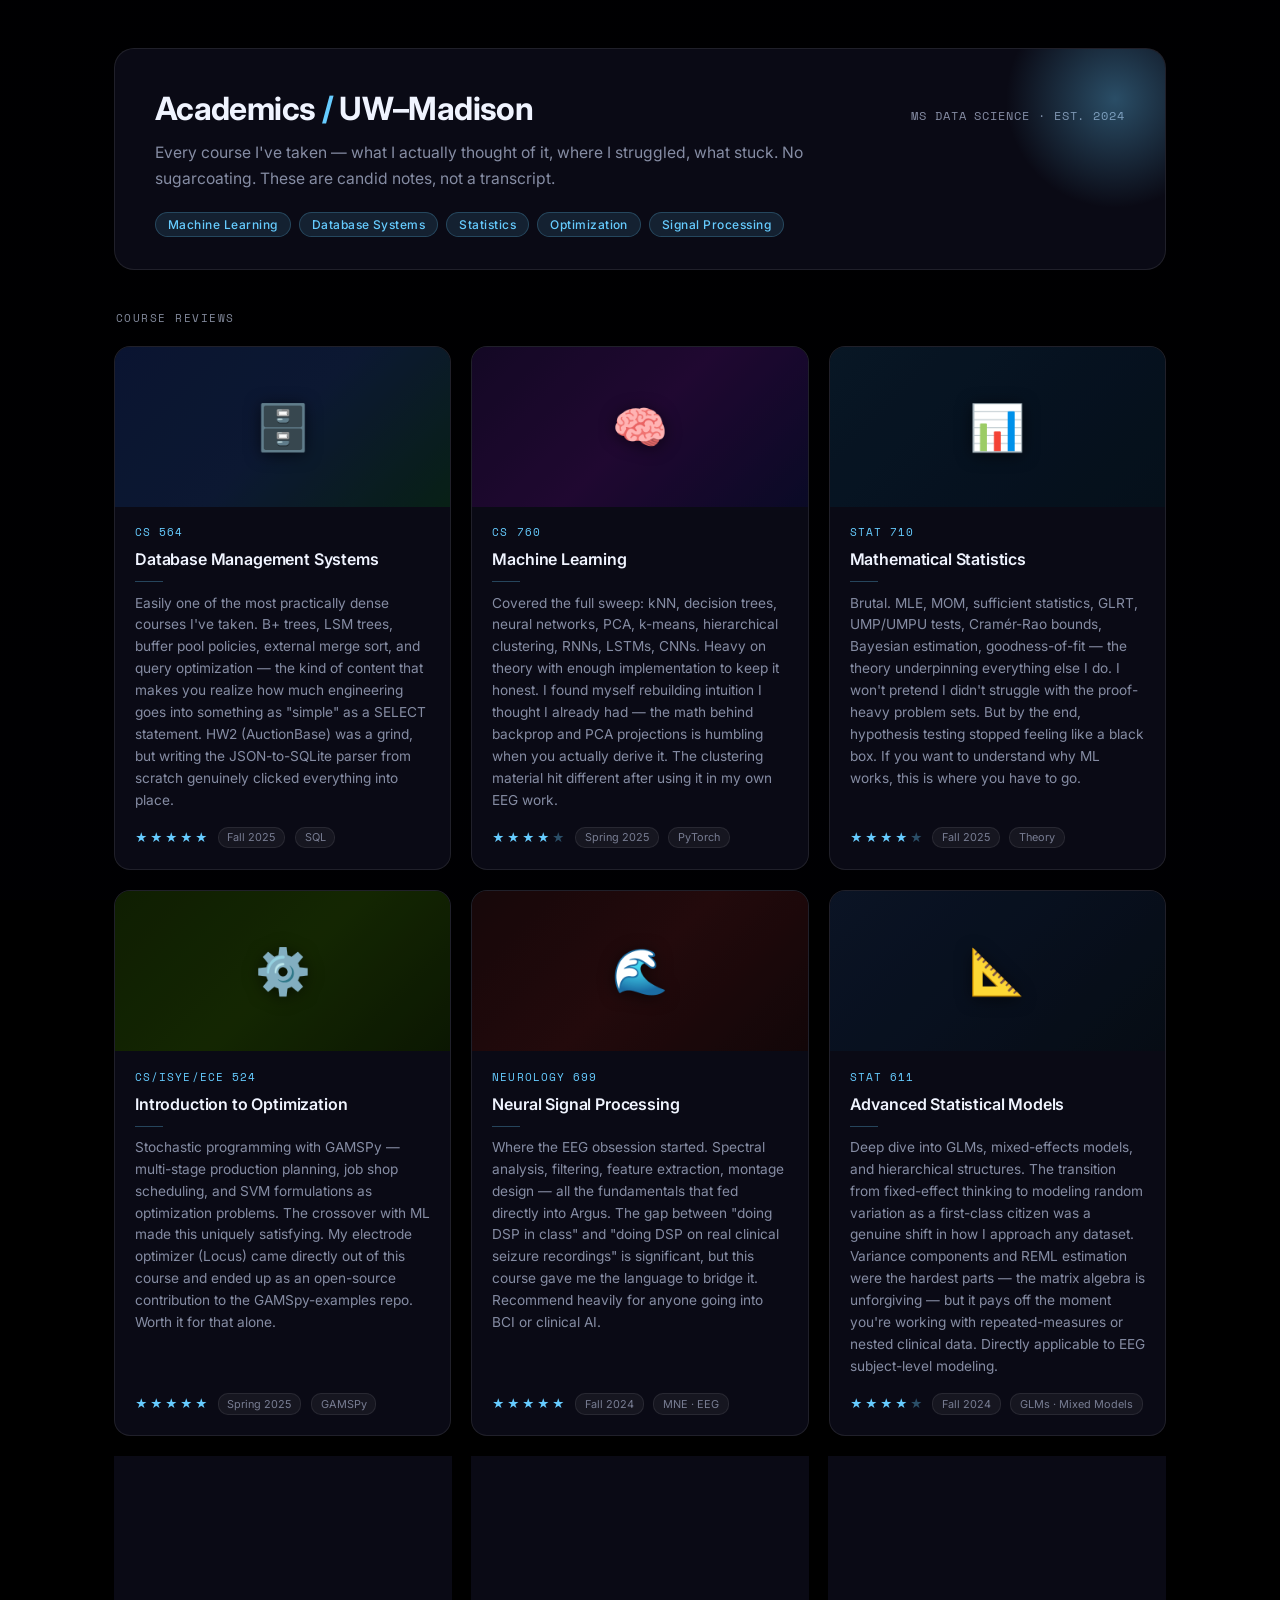
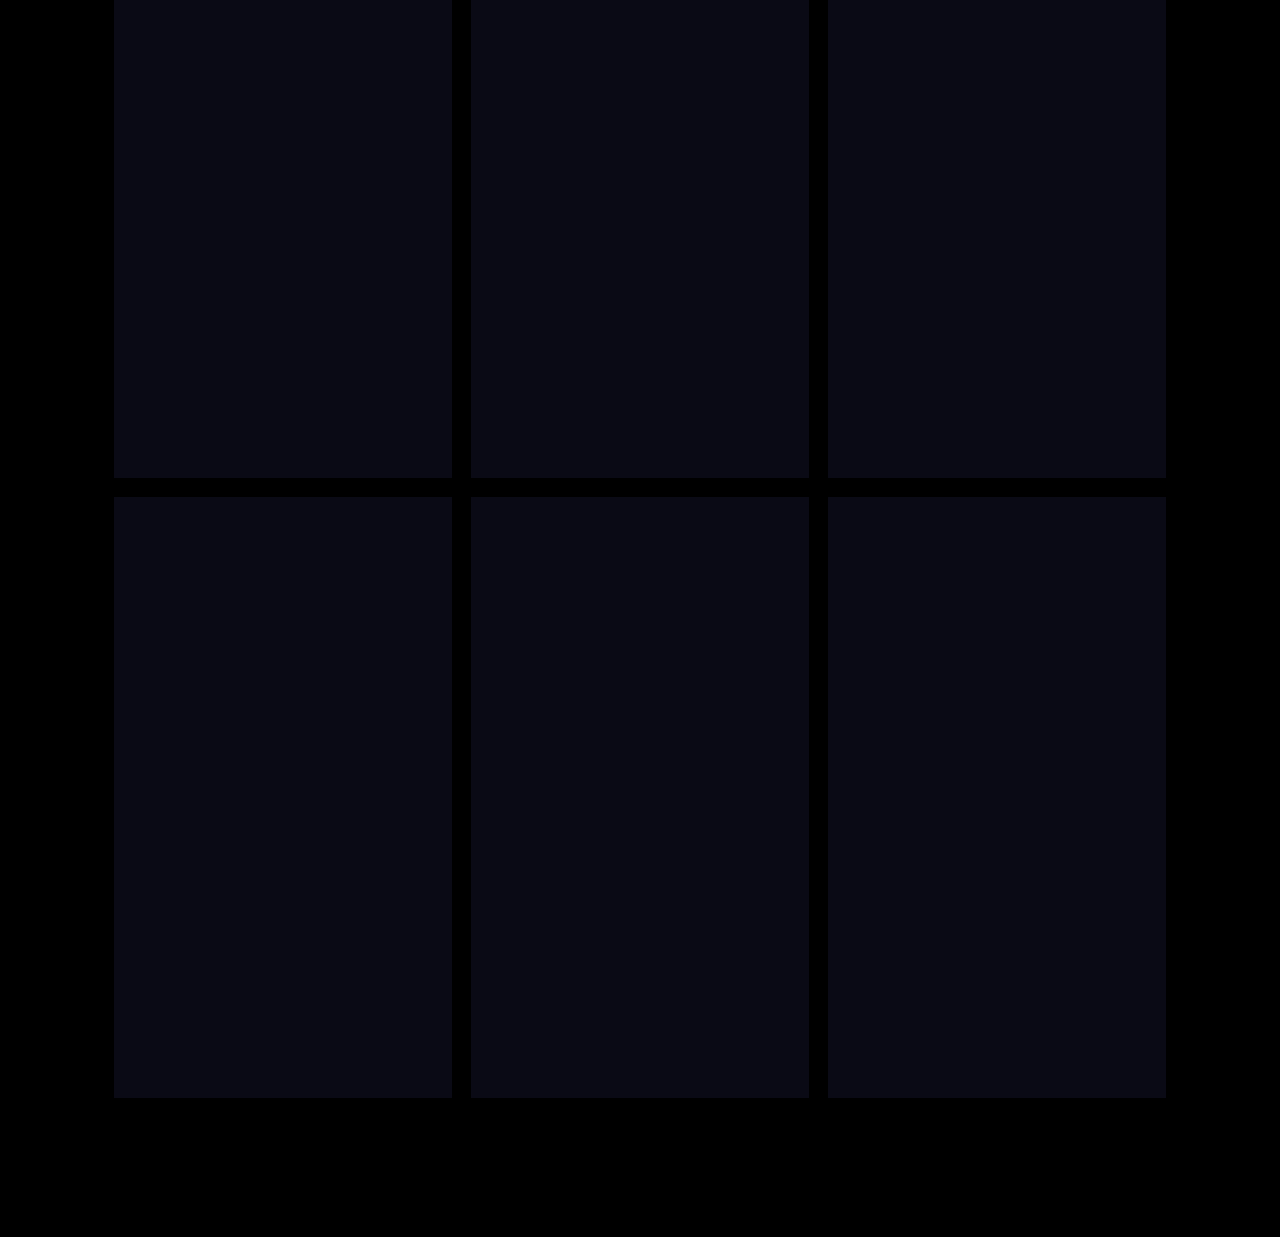
==== academics.html @ 609d103f "Update academics.html" ====
<!DOCTYPE html>
<html lang="en">
<head>
  <meta charset="UTF-8" />
  <title>Academics – Steven Haworth</title>
  <meta name="viewport" content="width=device-width, initial-scale=1.0" />
  <link href="https://fonts.googleapis.com/css2?family=Inter:wght@300;400;500;600;700&family=Space+Mono:wght@400;700&display=swap" rel="stylesheet">
  <style>
    *, *::before, *::after { margin: 0; padding: 0; box-sizing: border-box; }

    :root {
      --glass-bg: rgba(15, 15, 30, 0.72);
      --glass-border: rgba(255, 255, 255, 0.09);
      --glass-hover: rgba(20, 20, 45, 0.85);
      --accent: #66ccff;
      --accent-dim: rgba(102, 204, 255, 0.18);
      --accent-glow: rgba(102, 204, 255, 0.35);
      --text-main: #f0f4ff;
      --text-muted: rgba(200, 210, 240, 0.65);
      --tag-bg: rgba(102, 204, 255, 0.12);
    }

    html { scroll-behavior: smooth; }

    body {
      font-family: 'Inter', sans-serif;
      background: black;
      color: var(--text-main);
      min-height: 100vh;
      overflow-x: hidden;
    }

    /* ── Video background ── */
    .video-bg {
      position: fixed;
      top: 0; left: 0;
      width: 100%; height: 100%;
      object-fit: cover;
      z-index: 0;
      opacity: 0.85;
    }

    /* ── Subtle dark gradient overlay so cards stay readable ── */
    .overlay {
      position: fixed;
      inset: 0;
      background: linear-gradient(
        to bottom,
        rgba(0,0,5,0.35) 0%,
        rgba(0,0,10,0.15) 40%,
        rgba(0,0,10,0.15) 60%,
        rgba(0,0,5,0.50) 100%
      );
      z-index: 1;
      pointer-events: none;
    }

    /* ── Page wrapper ── */
    .page {
      position: relative;
      z-index: 2;
      max-width: 1100px;
      margin: 0 auto;
      padding: 3rem 1.5rem 5rem;
    }

    /* ── Hero header ── */
    .hero {
      background: var(--glass-bg);
      border: 1px solid var(--glass-border);
      border-radius: 20px;
      padding: 2.5rem 2.5rem 2rem;
      backdrop-filter: blur(16px);
      -webkit-backdrop-filter: blur(16px);
      margin-bottom: 2.5rem;
      position: relative;
      overflow: hidden;
    }

    .hero::before {
      content: '';
      position: absolute;
      top: -60px; right: -60px;
      width: 220px; height: 220px;
      background: radial-gradient(circle, var(--accent-glow) 0%, transparent 70%);
      pointer-events: none;
    }

    .hero-top {
      display: flex;
      align-items: baseline;
      justify-content: space-between;
      flex-wrap: wrap;
      gap: 0.75rem;
      margin-bottom: 0.75rem;
    }

    .hero h1 {
      font-size: 2rem;
      font-weight: 700;
      letter-spacing: -0.02em;
    }

    .hero h1 span {
      color: var(--accent);
    }

    .hero-meta {
      font-family: 'Space Mono', monospace;
      font-size: 0.72rem;
      color: var(--text-muted);
      letter-spacing: 0.08em;
      text-transform: uppercase;
    }

    .hero p {
      font-size: 0.98rem;
      line-height: 1.65;
      color: var(--text-muted);
      max-width: 680px;
    }

    .hero-tags {
      display: flex;
      flex-wrap: wrap;
      gap: 0.5rem;
      margin-top: 1.25rem;
    }

    .tag {
      background: var(--tag-bg);
      border: 1px solid rgba(102, 204, 255, 0.22);
      border-radius: 20px;
      padding: 0.25rem 0.75rem;
      font-size: 0.75rem;
      font-weight: 500;
      color: var(--accent);
      letter-spacing: 0.04em;
    }

    /* ── Section label ── */
    .section-label {
      font-family: 'Space Mono', monospace;
      font-size: 0.68rem;
      letter-spacing: 0.14em;
      text-transform: uppercase;
      color: var(--text-muted);
      margin-bottom: 1.25rem;
      padding-left: 0.1rem;
    }

    /* ── Course grid ── */
    .course-grid {
      display: grid;
      grid-template-columns: repeat(auto-fill, minmax(310px, 1fr));
      gap: 1.25rem;
    }

    /* ── Individual course card ── */
    .card {
      background: var(--glass-bg);
      border: 1px solid var(--glass-border);
      border-radius: 16px;
      overflow: hidden;
      backdrop-filter: blur(14px);
      -webkit-backdrop-filter: blur(14px);
      transition: transform 0.22s ease, border-color 0.22s ease, box-shadow 0.22s ease;
      display: flex;
      flex-direction: column;
    }

    .card:hover {
      transform: translateY(-4px);
      border-color: rgba(102, 204, 255, 0.28);
      box-shadow: 0 12px 40px rgba(0, 0, 0, 0.5), 0 0 0 1px rgba(102, 204, 255, 0.08);
    }

    /* ── Card image area ── */
    .card-img {
      width: 100%;
      height: 160px;
      object-fit: cover;
      display: block;
      background: #0a0a18; /* fallback if img missing */
    }

    /* Placeholder gradient when no real photo yet */
    .card-img-placeholder {
      width: 100%;
      height: 160px;
      display: flex;
      align-items: center;
      justify-content: center;
      font-size: 2.8rem;
      position: relative;
      overflow: hidden;
      flex-shrink: 0;
    }

    .card-img-placeholder::after {
      content: '';
      position: absolute;
      inset: 0;
      background: rgba(0,0,10,0.25);
    }

    .card-img-placeholder .icon {
      position: relative;
      z-index: 1;
      filter: drop-shadow(0 2px 8px rgba(0,0,0,0.6));
    }

    /* ── Card body ── */
    .card-body {
      padding: 1.1rem 1.25rem 1.3rem;
      display: flex;
      flex-direction: column;
      gap: 0.55rem;
      flex: 1;
    }

    .card-course-id {
      font-family: 'Space Mono', monospace;
      font-size: 0.67rem;
      letter-spacing: 0.1em;
      color: var(--accent);
      text-transform: uppercase;
    }

    .card-title {
      font-size: 1rem;
      font-weight: 600;
      line-height: 1.35;
      letter-spacing: -0.01em;
    }

    .card-divider {
      width: 28px;
      height: 1px;
      background: rgba(102, 204, 255, 0.3);
      margin: 0.1rem 0;
    }

    .card-desc {
      font-size: 0.855rem;
      line-height: 1.6;
      color: var(--text-muted);
      flex: 1;
    }

    /* Rating row */
    .card-footer {
      display: flex;
      align-items: center;
      gap: 0.6rem;
      margin-top: 0.4rem;
      flex-wrap: wrap;
    }

    .rating {
      display: flex;
      gap: 2px;
    }

    .rating span {
      font-size: 0.75rem;
      color: var(--accent);
      opacity: 0.35;
    }

    .rating span.filled {
      opacity: 1;
    }

    .card-tag {
      background: rgba(255,255,255,0.05);
      border: 1px solid rgba(255,255,255,0.08);
      border-radius: 10px;
      padding: 0.18rem 0.55rem;
      font-size: 0.68rem;
      color: rgba(200,210,240,0.55);
    }

    /* ── Back link ── */
    .back-row {
      margin-top: 2.5rem;
      text-align: center;
    }

    a.back {
      color: var(--accent);
      text-decoration: none;
      font-size: 0.9rem;
      opacity: 0.75;
      transition: opacity 0.15s;
    }

    a.back:hover { opacity: 1; text-decoration: underline; }

    /* ── Fade-in on load ── */
    @keyframes fadeUp {
      from { opacity: 0; transform: translateY(18px); }
      to   { opacity: 1; transform: translateY(0); }
    }

    .hero { animation: fadeUp 0.5s ease both; }

    .card {
      animation: fadeUp 0.45s ease both;
    }

    /* stagger each card */
    .card:nth-child(1)  { animation-delay: 0.05s; }
    .card:nth-child(2)  { animation-delay: 0.10s; }
    .card:nth-child(3)  { animation-delay: 0.15s; }
    .card:nth-child(4)  { animation-delay: 0.20s; }
    .card:nth-child(5)  { animation-delay: 0.25s; }
    .card:nth-child(6)  { animation-delay: 0.30s; }
    .card:nth-child(7)  { animation-delay: 0.35s; }
    .card:nth-child(8)  { animation-delay: 0.40s; }
    .card:nth-child(9)  { animation-delay: 0.45s; }
    .card:nth-child(10) { animation-delay: 0.50s; }
    .card:nth-child(11) { animation-delay: 0.55s; }
    .card:nth-child(12) { animation-delay: 0.60s; }
    .card:nth-child(13) { animation-delay: 0.65s; }
    .card:nth-child(14) { animation-delay: 0.70s; }

    /* ── Responsive ── */
    @media (max-width: 600px) {
      .hero { padding: 1.75rem 1.25rem 1.5rem; }
      .hero h1 { font-size: 1.55rem; }
      .course-grid { grid-template-columns: 1fr; }
    }
  </style>
</head>
<body>

  <video class="video-bg" autoplay muted loop playsinline>
    <source src="background.mp4" type="video/mp4">
  </video>
  <div class="overlay"></div>

  <div class="page">

    <!-- ── Hero ── -->
    <div class="hero">
      <div class="hero-top">
        <h1>Academics <span>/</span> UW–Madison</h1>
        <span class="hero-meta">MS Data Science · Est. 2024</span>
      </div>
      <p>
        Every course I've taken — what I actually thought of it, where I struggled, what stuck.
        No sugarcoating. These are candid notes, not a transcript.
      </p>
      <div class="hero-tags">
        <span class="tag">Machine Learning</span>
        <span class="tag">Database Systems</span>
        <span class="tag">Statistics</span>
        <span class="tag">Optimization</span>
        <span class="tag">Signal Processing</span>
      </div>
    </div>

    <!-- ── Course grid ── -->
    <div class="section-label">Course Reviews</div>

    <div class="course-grid">

      <!-- Card 1 -->
      <div class="card">
        <div class="card-img-placeholder" style="background: linear-gradient(135deg, #0d1b3e 0%, #102040 50%, #0a2a1a 100%);">
          <span class="icon">🗄️</span>
        </div>
        <div class="card-body">
          <span class="card-course-id">CS 564</span>
          <span class="card-title">Database Management Systems</span>
          <div class="card-divider"></div>
          <p class="card-desc">
            Easily one of the most practically dense courses I've taken. B+ trees, LSM trees, buffer pool policies, external merge sort, and query optimization — the kind of content that makes you realize how much engineering goes into something as "simple" as a SELECT statement. HW2 (AuctionBase) was a grind, but writing the JSON-to-SQLite parser from scratch genuinely clicked everything into place.
          </p>
          <div class="card-footer">
            <div class="rating">
              <span class="filled">★</span><span class="filled">★</span><span class="filled">★</span><span class="filled">★</span><span class="filled">★</span>
            </div>
            <span class="card-tag">Fall 2025</span>
            <span class="card-tag">SQL</span>
          </div>
        </div>
      </div>

      <!-- Card 2 -->
      <div class="card">
        <div class="card-img-placeholder" style="background: linear-gradient(135deg, #1a0a2e 0%, #2a0a3e 50%, #0d0d30 100%);">
          <span class="icon">🧠</span>
        </div>
        <div class="card-body">
          <span class="card-course-id">CS 760</span>
          <span class="card-title">Machine Learning</span>
          <div class="card-divider"></div>
          <p class="card-desc">
            Covered the full sweep: kNN, decision trees, neural networks, PCA, k-means, hierarchical clustering, RNNs, LSTMs, CNNs. Heavy on theory with enough implementation to keep it honest. I found myself rebuilding intuition I thought I already had — the math behind backprop and PCA projections is humbling when you actually derive it. The clustering material hit different after using it in my own EEG work.
          </p>
          <div class="card-footer">
            <div class="rating">
              <span class="filled">★</span><span class="filled">★</span><span class="filled">★</span><span class="filled">★</span><span>★</span>
            </div>
            <span class="card-tag">Spring 2025</span>
            <span class="card-tag">PyTorch</span>
          </div>
        </div>
      </div>

      <!-- Card 3 -->
      <div class="card">
        <div class="card-img-placeholder" style="background: linear-gradient(135deg, #0a1e2e 0%, #081828 50%, #071520 100%);">
          <span class="icon">📊</span>
        </div>
        <div class="card-body">
          <span class="card-course-id">STAT 710</span>
          <span class="card-title">Mathematical Statistics</span>
          <div class="card-divider"></div>
          <p class="card-desc">
            Brutal. MLE, MOM, sufficient statistics, GLRT, UMP/UMPU tests, Cramér-Rao bounds, Bayesian estimation, goodness-of-fit — the theory underpinning everything else I do. I won't pretend I didn't struggle with the proof-heavy problem sets. But by the end, hypothesis testing stopped feeling like a black box. If you want to understand why ML works, this is where you have to go.
          </p>
          <div class="card-footer">
            <div class="rating">
              <span class="filled">★</span><span class="filled">★</span><span class="filled">★</span><span class="filled">★</span><span>★</span>
            </div>
            <span class="card-tag">Fall 2025</span>
            <span class="card-tag">Theory</span>
          </div>
        </div>
      </div>

      <!-- Card 4 -->
      <div class="card">
        <div class="card-img-placeholder" style="background: linear-gradient(135deg, #142800 0%, #1a3300 50%, #0f1f00 100%);">
          <span class="icon">⚙️</span>
        </div>
        <div class="card-body">
          <span class="card-course-id">CS/ISyE/ECE 524</span>
          <span class="card-title">Introduction to Optimization</span>
          <div class="card-divider"></div>
          <p class="card-desc">
            Stochastic programming with GAMSPy — multi-stage production planning, job shop scheduling, and SVM formulations as optimization problems. The crossover with ML made this uniquely satisfying. My electrode optimizer (Locus) came directly out of this course and ended up as an open-source contribution to the GAMSpy-examples repo. Worth it for that alone.
          </p>
          <div class="card-footer">
            <div class="rating">
              <span class="filled">★</span><span class="filled">★</span><span class="filled">★</span><span class="filled">★</span><span class="filled">★</span>
            </div>
            <span class="card-tag">Spring 2025</span>
            <span class="card-tag">GAMSPy</span>
          </div>
        </div>
      </div>

      <!-- Card 5 -->
      <div class="card">
        <div class="card-img-placeholder" style="background: linear-gradient(135deg, #1e0a0a 0%, #2e0d0d 50%, #180808 100%);">
          <span class="icon">🌊</span>
        </div>
        <div class="card-body">
          <span class="card-course-id">NEUROLOGY 699</span>
          <span class="card-title">Neural Signal Processing</span>
          <div class="card-divider"></div>
          <p class="card-desc">
            Where the EEG obsession started. Spectral analysis, filtering, feature extraction, montage design — all the fundamentals that fed directly into Argus. The gap between "doing DSP in class" and "doing DSP on real clinical seizure recordings" is significant, but this course gave me the language to bridge it. Recommend heavily for anyone going into BCI or clinical AI.
          </p>
          <div class="card-footer">
            <div class="rating">
              <span class="filled">★</span><span class="filled">★</span><span class="filled">★</span><span class="filled">★</span><span class="filled">★</span>
            </div>
            <span class="card-tag">Fall 2024</span>
            <span class="card-tag">MNE · EEG</span>
          </div>
        </div>
      </div>

      <!-- Card 6 -->
      <div class="card">
        <div class="card-img-placeholder" style="background: linear-gradient(135deg, #0e1a2e 0%, #0a1525 50%, #081018 100%);">
          <span class="icon">📐</span>
        </div>
        <div class="card-body">
          <span class="card-course-id">STAT 611</span>
          <span class="card-title">Advanced Statistical Models</span>
          <div class="card-divider"></div>
          <p class="card-desc">
            Deep dive into GLMs, mixed-effects models, and hierarchical structures. The transition from fixed-effect thinking to modeling random variation as a first-class citizen was a genuine shift in how I approach any dataset. Variance components and REML estimation were the hardest parts — the matrix algebra is unforgiving — but it pays off the moment you're working with repeated-measures or nested clinical data. Directly applicable to EEG subject-level modeling.
          </p>
          <div class="card-footer">
            <div class="rating">
              <span class="filled">★</span><span class="filled">★</span><span class="filled">★</span><span class="filled">★</span><span>★</span>
            </div>
            <span class="card-tag">Fall 2024</span>
            <span class="card-tag">GLMs · Mixed Models</span>
          </div>
        </div>
      </div>

      <!-- Card 7 -->
      <div class="card">
        <div class="card-img-placeholder" style="background: linear-gradient(135deg, #1a1200 0%, #261a00 50%, #120d00 100%);">
          <span class="icon">🔬</span>
        </div>
        <div class="card-body">
          <span class="card-course-id">STAT 613</span>
          <span class="card-title">Advanced Statistical Methods</span>
          <div class="card-divider"></div>
          <p class="card-desc">
            Nonparametric inference, bootstrap and resampling methods, permutation tests, density estimation, and robust statistics. The bootstrap section alone changed how I think about uncertainty quantification — it's deceptively simple and extraordinarily powerful. The contrast with the parametric assumptions hammered home in 710 and 611 made this feel almost liberating. Good course for building statistical intuition that doesn't rely on normality as a crutch.
          </p>
          <div class="card-footer">
            <div class="rating">
              <span class="filled">★</span><span class="filled">★</span><span class="filled">★</span><span class="filled">★</span><span>★</span>
            </div>
            <span class="card-tag">Spring 2025</span>
            <span class="card-tag">Bootstrap · Nonparametric</span>
          </div>
        </div>
      </div>

      <!-- Card 8 -->
      <div class="card">
        <div class="card-img-placeholder" style="background: linear-gradient(135deg, #1a0a2a 0%, #150822 50%, #0d0518 100%);">
          <span class="icon">🔍</span>
        </div>
        <div class="card-body">
          <span class="card-course-id">STAT 451</span>
          <span class="card-title">Machine Learning & Pattern Recognition</span>
          <div class="card-divider"></div>
          <p class="card-desc">
            More statistically grounded than the CS machine learning offerings — classifiers treated as probabilistic models rather than black boxes. Bayesian classifiers, discriminant analysis, SVMs, feature selection, and the bias-variance tradeoff formalized properly. Taking this alongside CS 760 created useful friction: the two courses often covered the same algorithm from completely different angles, and reconciling those perspectives was worth more than either course alone.
          </p>
          <div class="card-footer">
            <div class="rating">
              <span class="filled">★</span><span class="filled">★</span><span class="filled">★</span><span class="filled">★</span><span class="filled">★</span>
            </div>
            <span class="card-tag">Fall 2024</span>
            <span class="card-tag">SVM · Bayes · Features</span>
          </div>
        </div>
      </div>

      <!-- Card 9 -->
      <div class="card">
        <div class="card-img-placeholder" style="background: linear-gradient(135deg, #00141e 0%, #001c2a 50%, #000f18 100%);">
          <span class="icon">🤖</span>
        </div>
        <div class="card-body">
          <span class="card-course-id">STAT 479</span>
          <span class="card-title">Generative AI & Markov Models</span>
          <div class="card-divider"></div>
          <p class="card-desc">
            Markov chains, HMMs, and the probabilistic foundations that connect classical sequence modeling to modern generative architectures. Watching VAEs and diffusion models derived from first principles — rather than just handed to you as APIs — was the point of the course. I came in skeptical that a stats department could do this topic justice and left with a much deeper appreciation for the probabilistic framing that most ML engineers skip. The HMM assignments were the highlight.
          </p>
          <div class="card-footer">
            <div class="rating">
              <span class="filled">★</span><span class="filled">★</span><span class="filled">★</span><span class="filled">★</span><span class="filled">★</span>
            </div>
            <span class="card-tag">Spring 2025</span>
            <span class="card-tag">HMM · VAE · Diffusion</span>
          </div>
        </div>
      </div>

      <!-- Card 10 -->
      <div class="card">
        <div class="card-img-placeholder" style="background: linear-gradient(135deg, #001a10 0%, #002218 50%, #001208 100%);">
          <span class="icon">⚡</span>
        </div>
        <div class="card-body">
          <span class="card-course-id">COMP SCI 544</span>
          <span class="card-title">Big Data Systems</span>
          <div class="card-divider"></div>
          <p class="card-desc">
            Hadoop, Spark, distributed storage, and the infrastructure concerns that become unavoidable once your data stops fitting in RAM. The gap between "running ML on a laptop" and "running ML on a cluster" is mostly an engineering problem, and this course demystifies it. HDFS and MapReduce as a foundation before Spark made the abstraction layers click. The moment Spark's lazy evaluation model makes sense is genuinely satisfying — it reframes how you think about computation entirely.
          </p>
          <div class="card-footer">
            <div class="rating">
              <span class="filled">★</span><span class="filled">★</span><span class="filled">★</span><span class="filled">★</span><span>★</span>
            </div>
            <span class="card-tag">Spring 2025</span>
            <span class="card-tag">Spark · Hadoop · HDFS</span>
          </div>
        </div>
      </div>

      <!-- Card 11 -->
      <div class="card">
        <div class="card-img-placeholder" style="background: linear-gradient(135deg, #0a0020 0%, #10002e 50%, #080018 100%);">
          <span class="icon">🕹️</span>
        </div>
        <div class="card-body">
          <span class="card-course-id">COMP SCI 540</span>
          <span class="card-title">Introduction to Artificial Intelligence</span>
          <div class="card-divider"></div>
          <p class="card-desc">
            Search algorithms, constraint satisfaction, game trees, Bayesian networks, and the classical AI toolkit that predates the deep learning era. Taking this after already building neural networks was a strange experience — it's humbling to see how much mileage the field got out of A* and alpha-beta pruning before GPUs changed everything. A strong conceptual foundation that makes you appreciate why modern approaches work where classical ones hit walls.
          </p>
          <div class="card-footer">
            <div class="rating">
              <span class="filled">★</span><span class="filled">★</span><span class="filled">★</span><span class="filled">★</span><span>★</span>
            </div>
            <span class="card-tag">Fall 2024</span>
            <span class="card-tag">Search · CSP · Bayes Nets</span>
          </div>
        </div>
      </div>

      <!-- Card 12 — placeholder for future courses -->
      <div class="card" style="border-style: dashed; opacity: 0.45; pointer-events: none;">
        <div class="card-img-placeholder" style="background: #0a0a16;">
          <span class="icon" style="opacity:0.3;">＋</span>
        </div>
        <div class="card-body">
          <span class="card-course-id" style="opacity:0.4;">Coming Soon</span>
          <span class="card-title" style="opacity:0.35;">More courses on the way</span>
          <div class="card-divider"></div>
          <p class="card-desc" style="opacity:0.3;">
            Check back as I finish out the MS program through December 2026.
          </p>
        </div>
      </div>

    </div><!-- /course-grid -->

    <div class="back-row">
      <a class="back" href="index.html">← Back to home</a>
    </div>

  </div><!-- /page -->

</body>
</html>
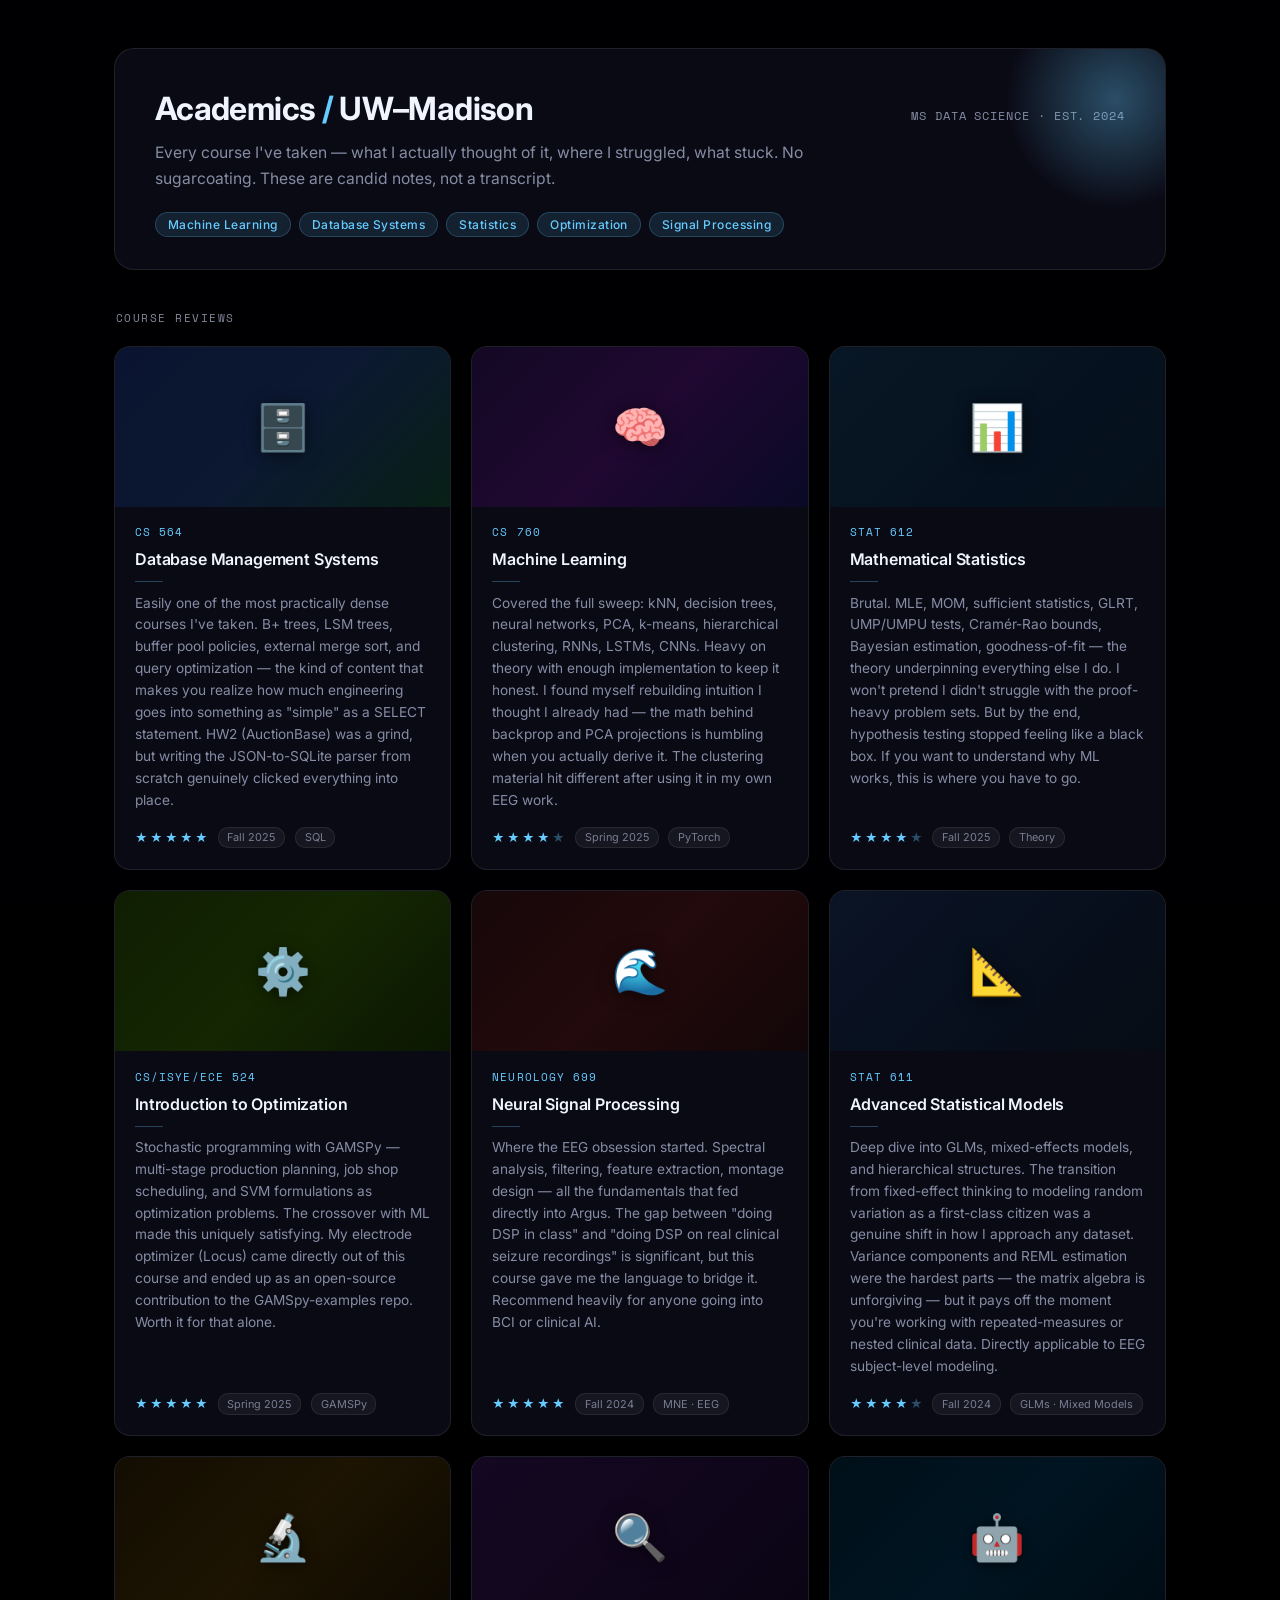
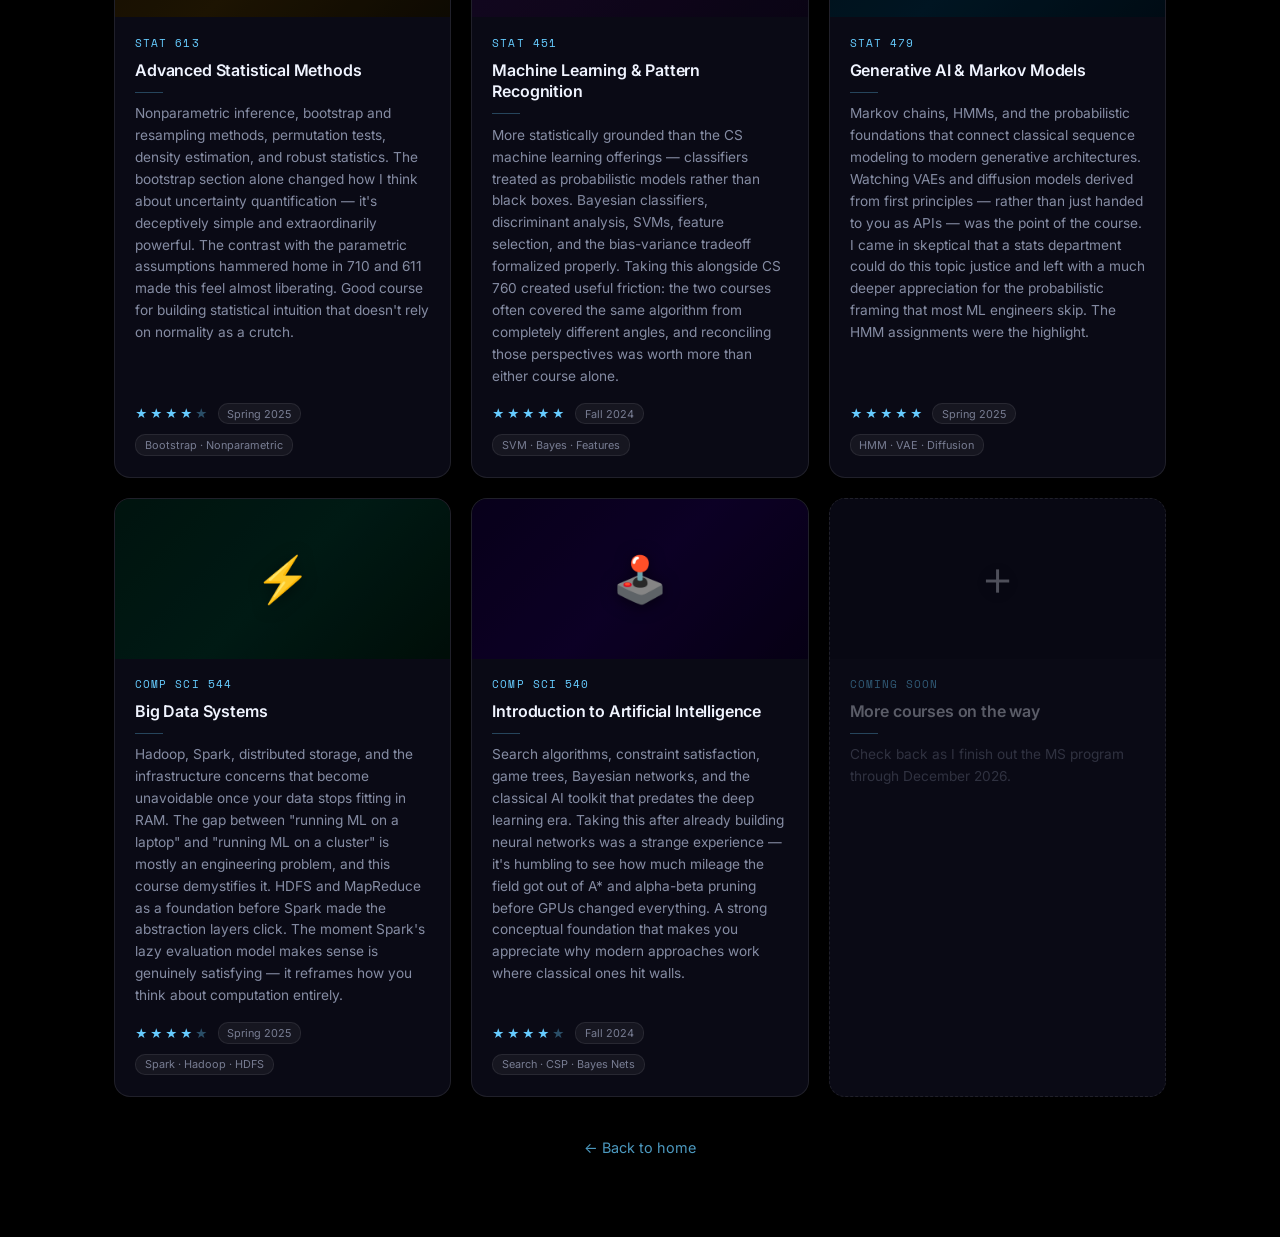
==== commit 458e2b73: "Update academics.html" ====
--- a/academics.html
+++ b/academics.html
@@ -416,7 +416,7 @@
           <span class="icon">📊</span>
         </div>
         <div class="card-body">
-          <span class="card-course-id">STAT 710</span>
+          <span class="card-course-id">STAT 612</span>
           <span class="card-title">Mathematical Statistics</span>
           <div class="card-divider"></div>
           <p class="card-desc">
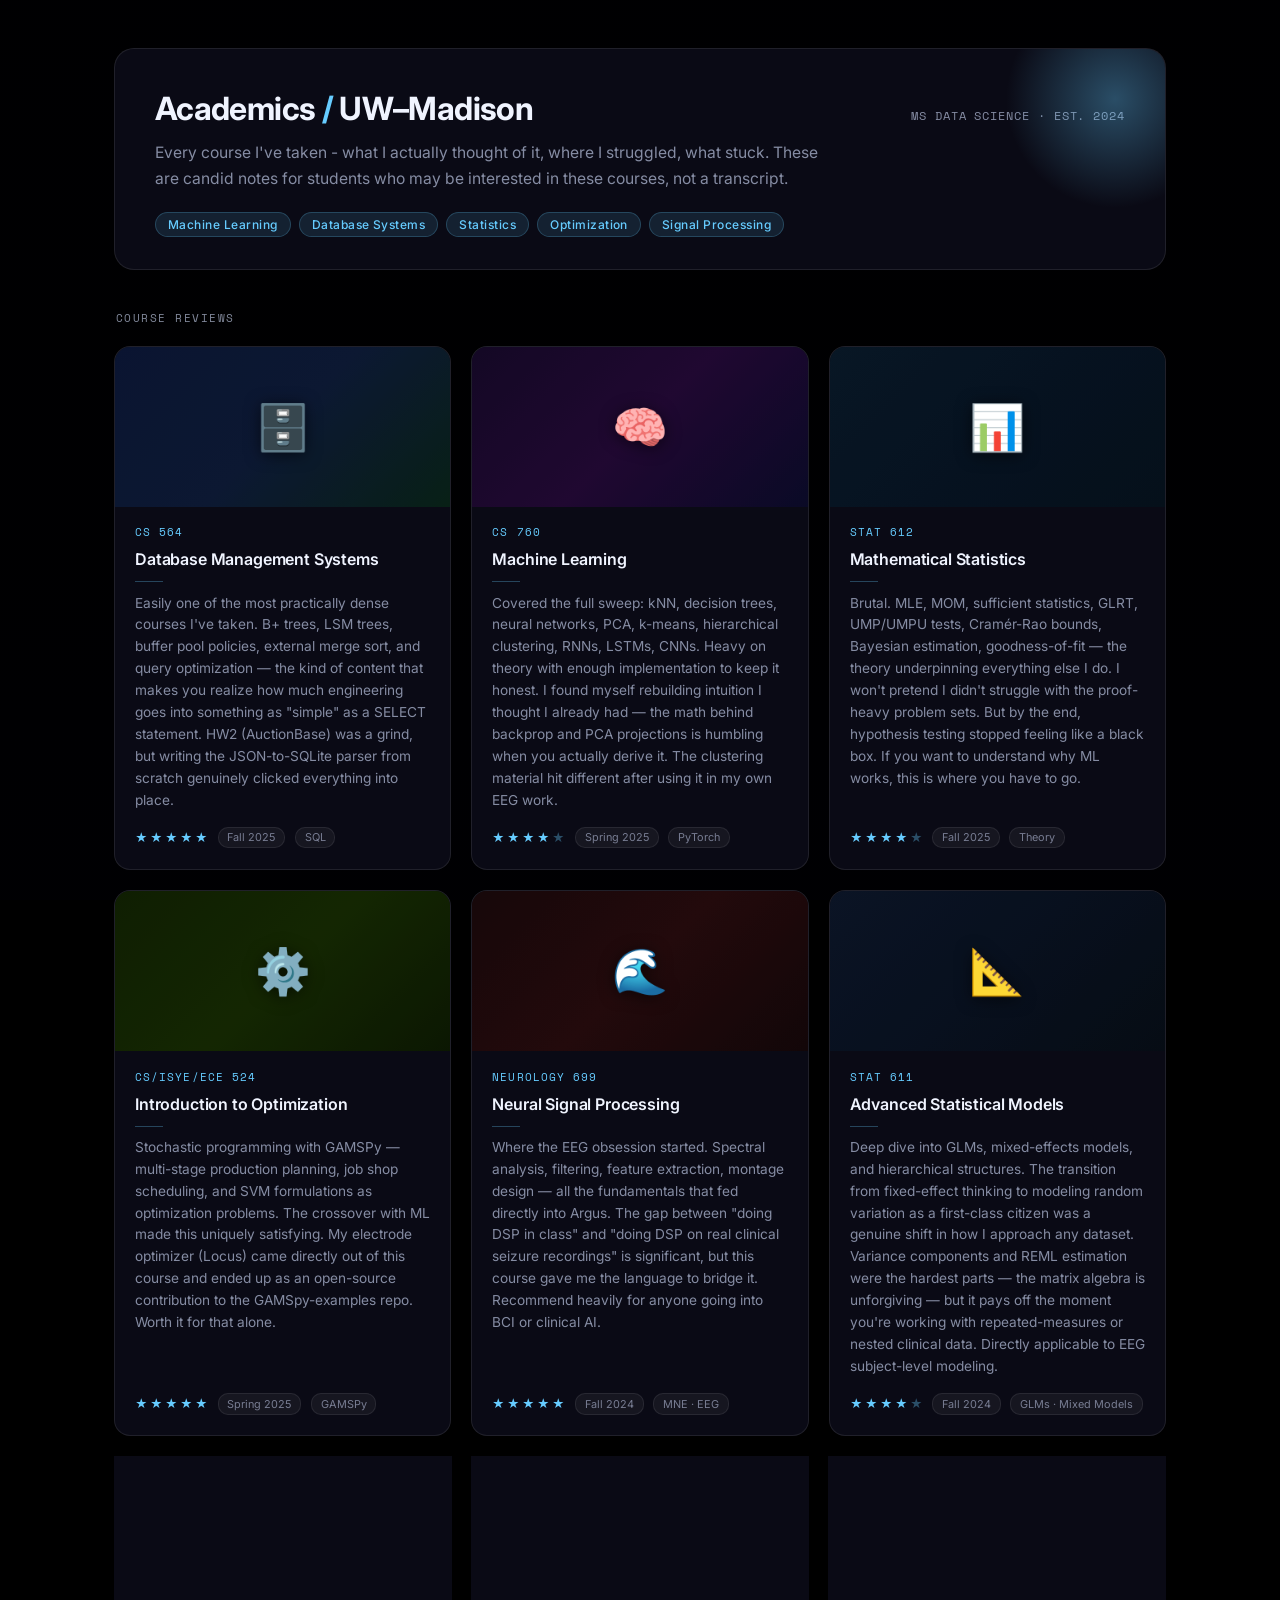
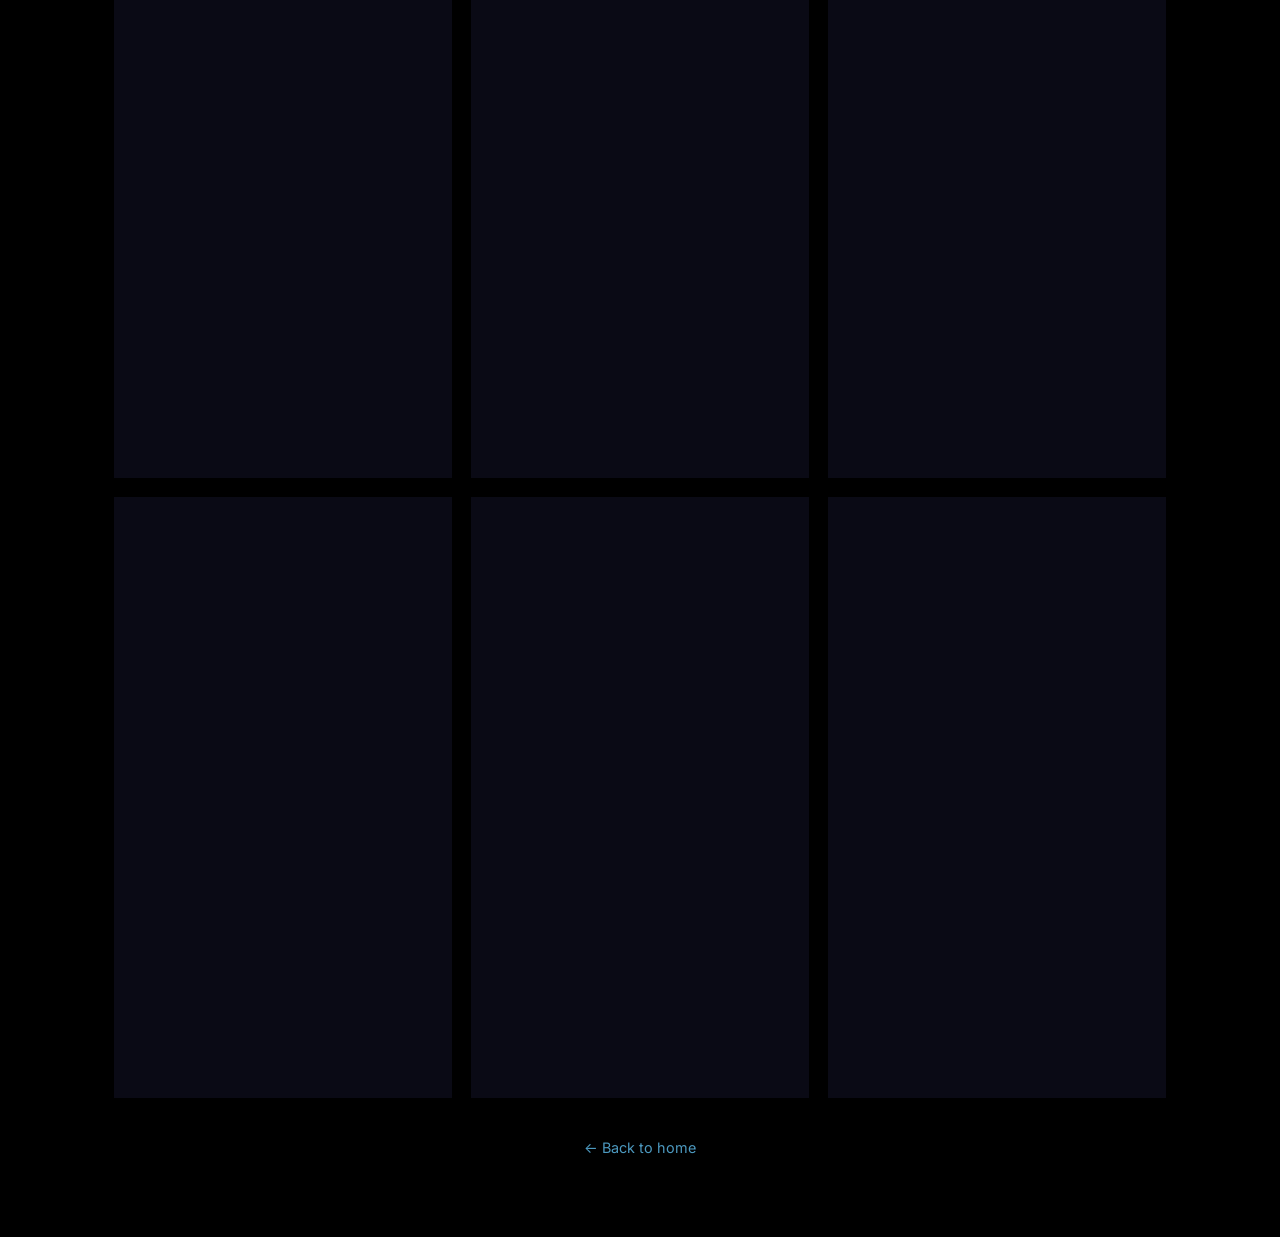
==== commit f7f9b789: "Update academics.html" ====
--- a/academics.html
+++ b/academics.html
@@ -349,8 +349,8 @@
         <span class="hero-meta">MS Data Science · Est. 2024</span>
       </div>
       <p>
-        Every course I've taken — what I actually thought of it, where I struggled, what stuck.
-        No sugarcoating. These are candid notes, not a transcript.
+        Every course I've taken - what I actually thought of it, where I struggled, what stuck.
+        These are candid notes for students who may be interested in these courses, not a transcript.
       </p>
       <div class="hero-tags">
         <span class="tag">Machine Learning</span>
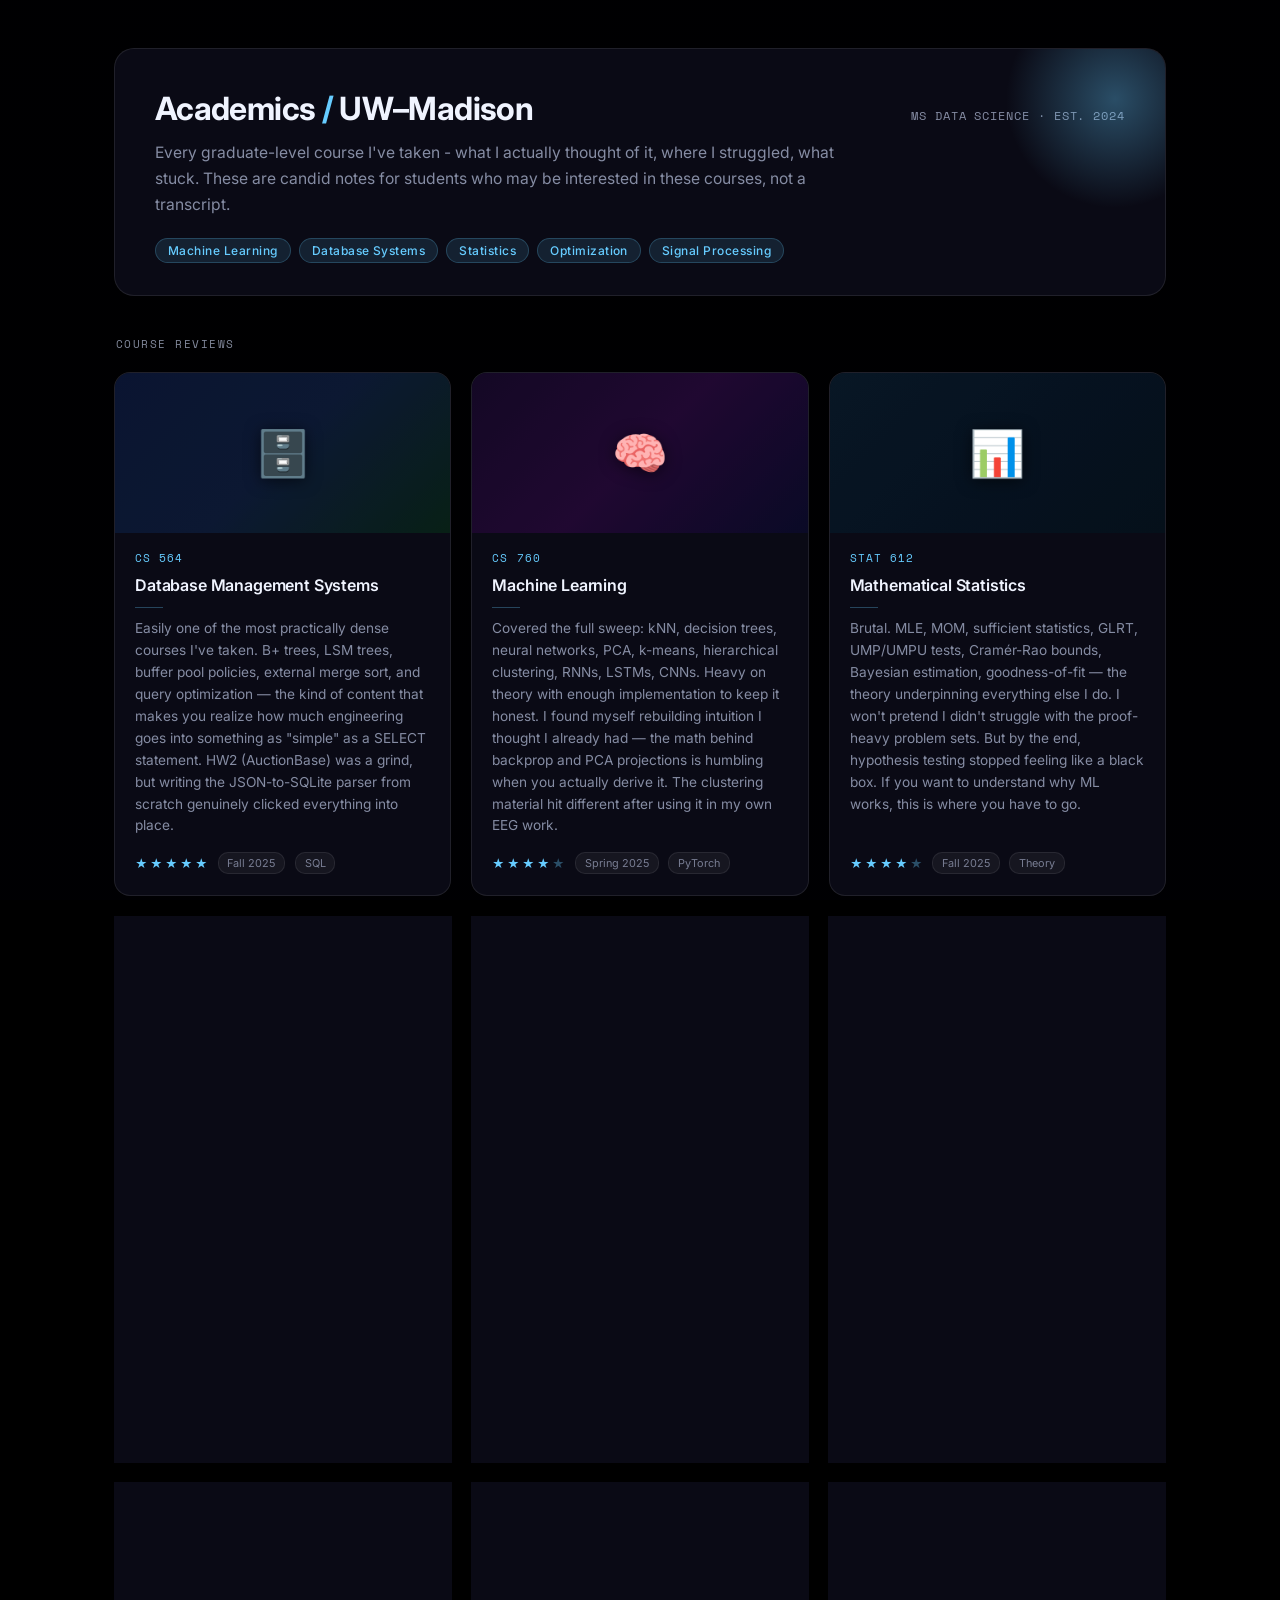
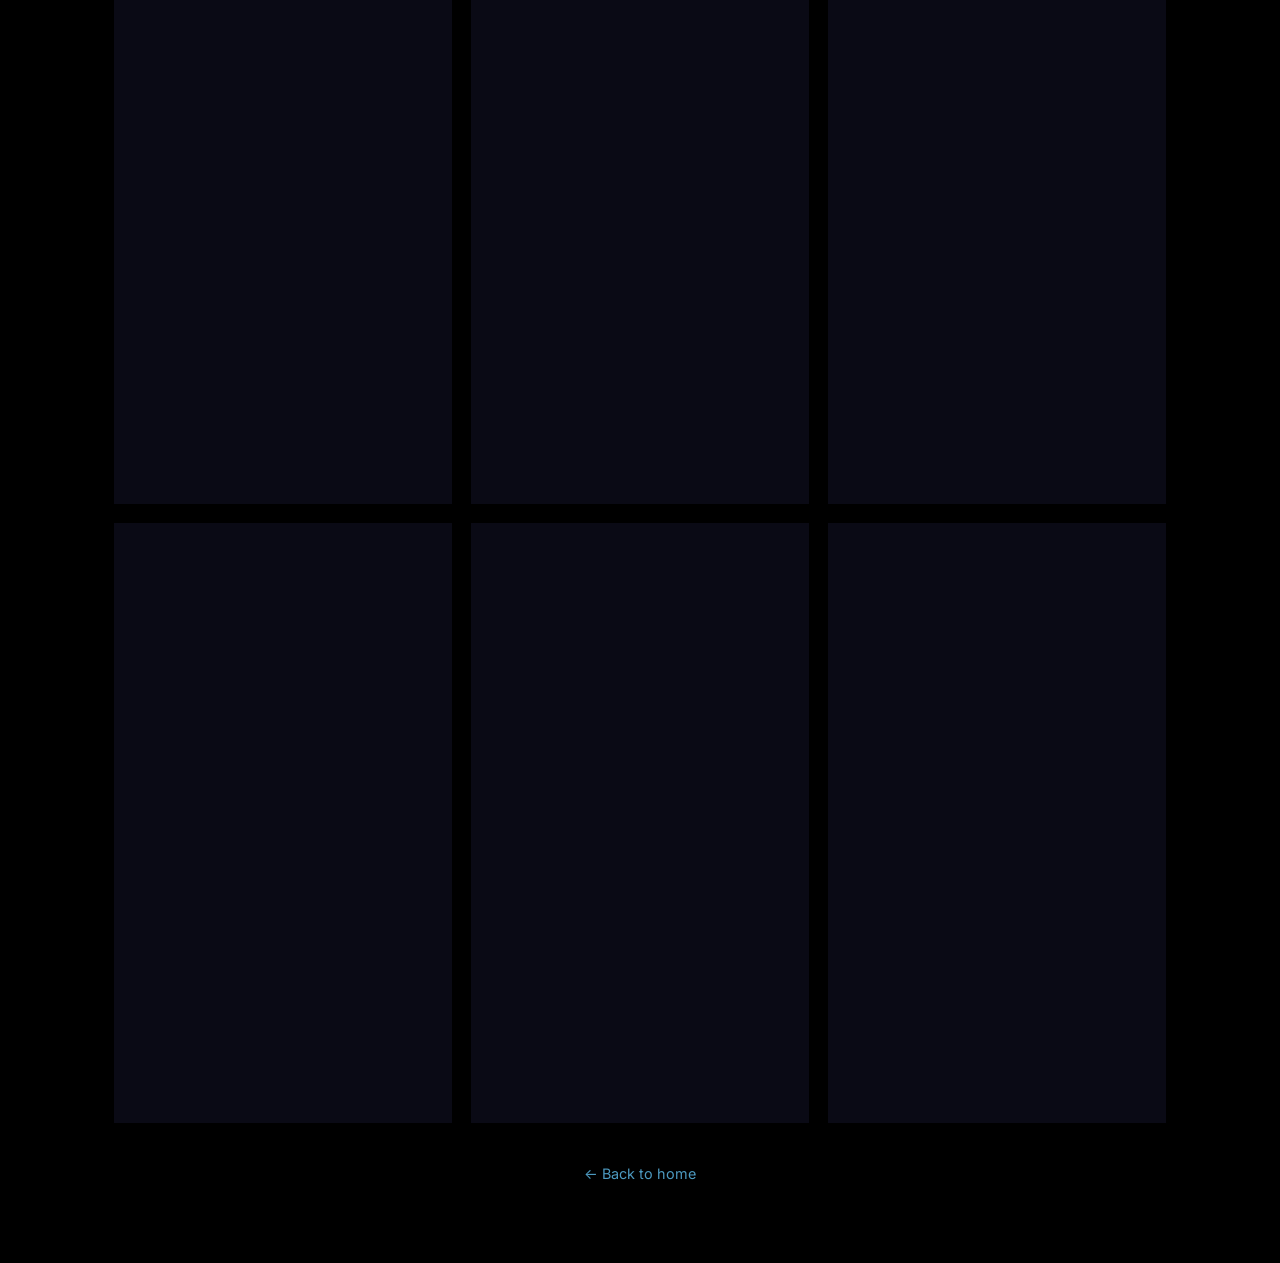
==== commit 48159123: "Update academics.html" ====
--- a/academics.html
+++ b/academics.html
@@ -349,7 +349,7 @@
         <span class="hero-meta">MS Data Science · Est. 2024</span>
       </div>
       <p>
-        Every course I've taken - what I actually thought of it, where I struggled, what stuck.
+        Every graduate-level course I've taken - what I actually thought of it, where I struggled, what stuck.
         These are candid notes for students who may be interested in these courses, not a transcript.
       </p>
       <div class="hero-tags">
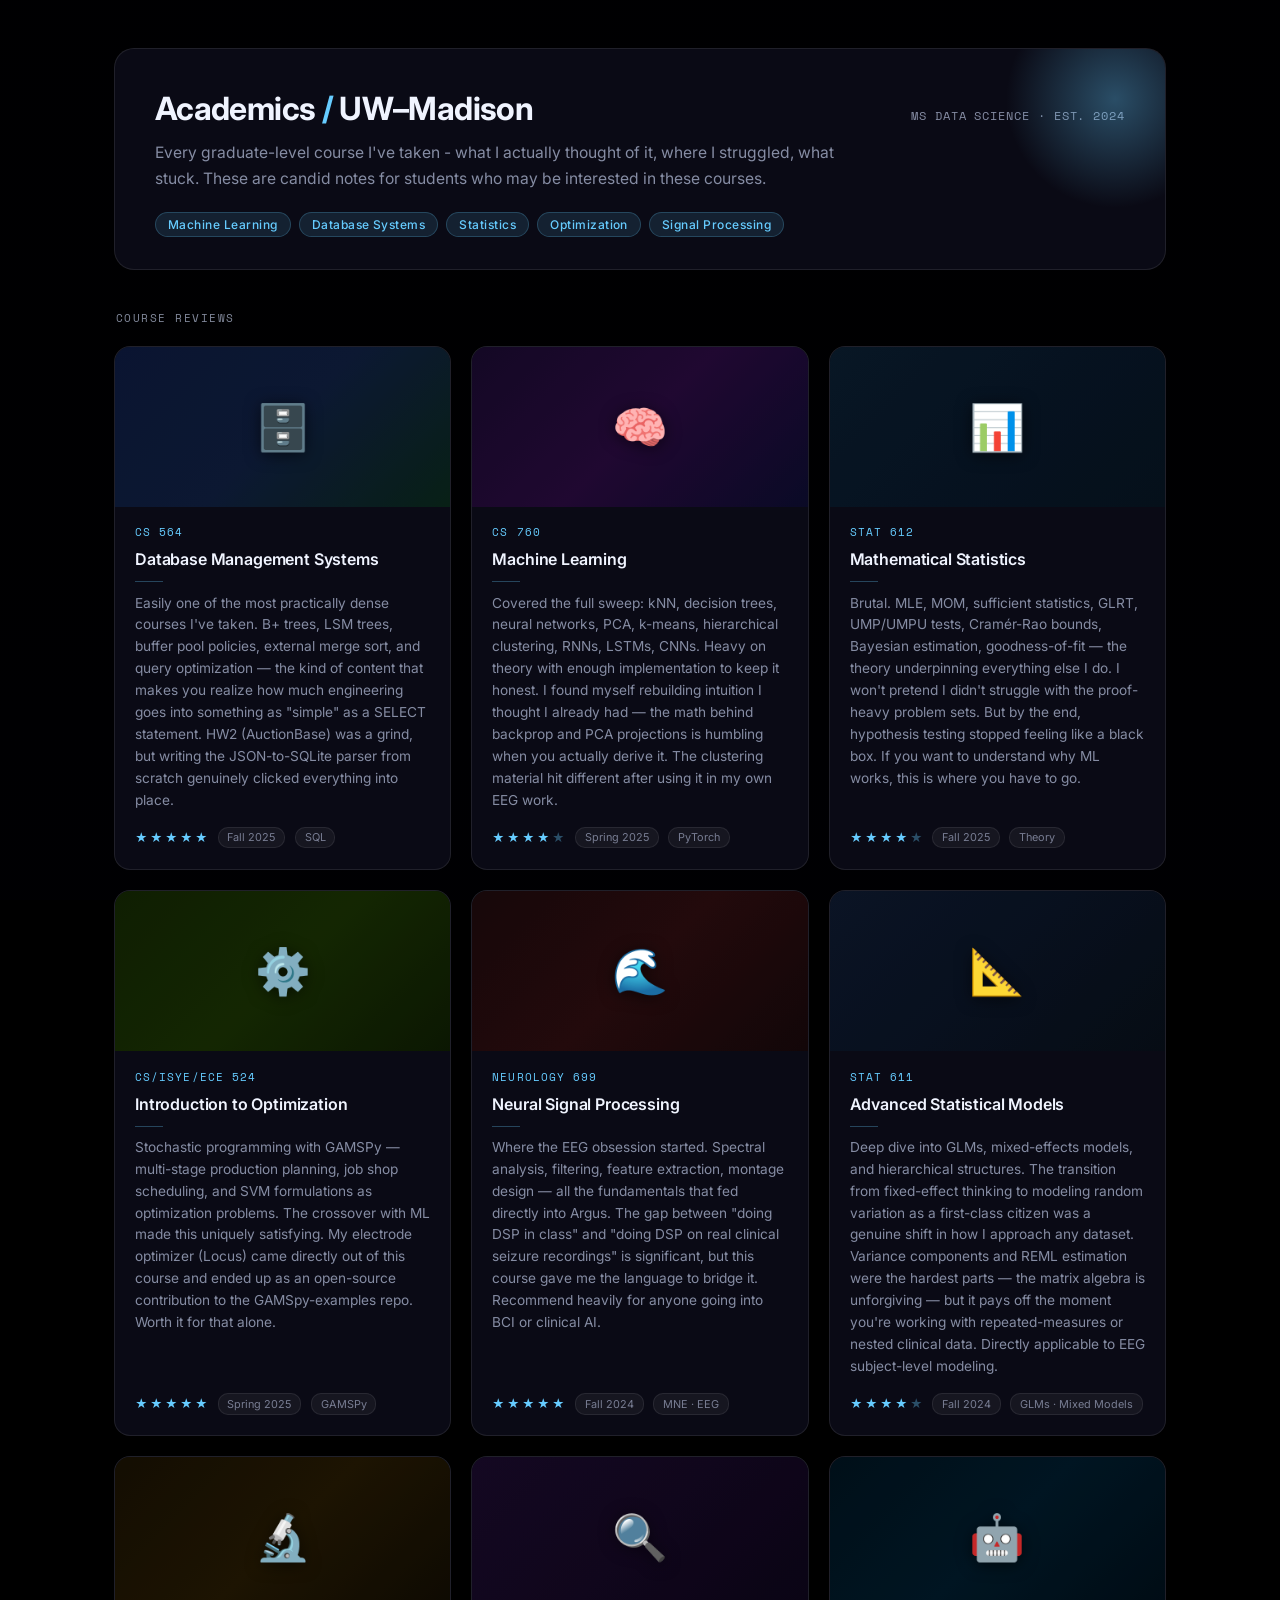
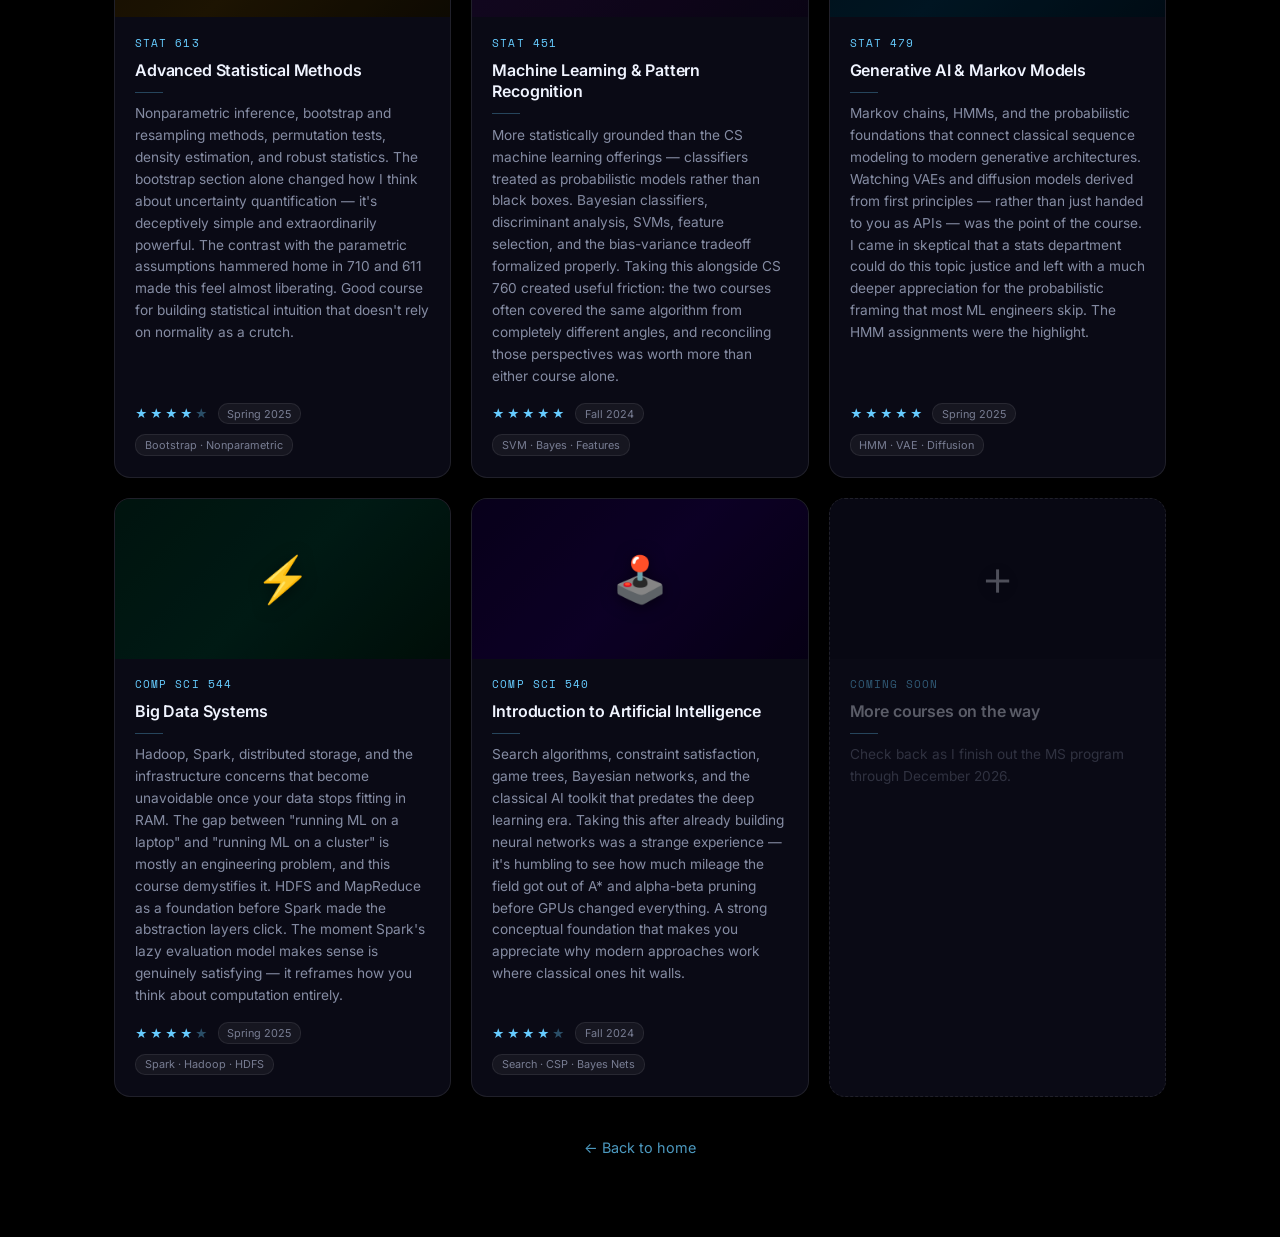
==== commit 819ceb49: "Update academics.html" ====
--- a/academics.html
+++ b/academics.html
@@ -350,7 +350,7 @@
       </div>
       <p>
         Every graduate-level course I've taken - what I actually thought of it, where I struggled, what stuck.
-        These are candid notes for students who may be interested in these courses, not a transcript.
+        These are candid notes for students who may be interested in these courses.
       </p>
       <div class="hero-tags">
         <span class="tag">Machine Learning</span>
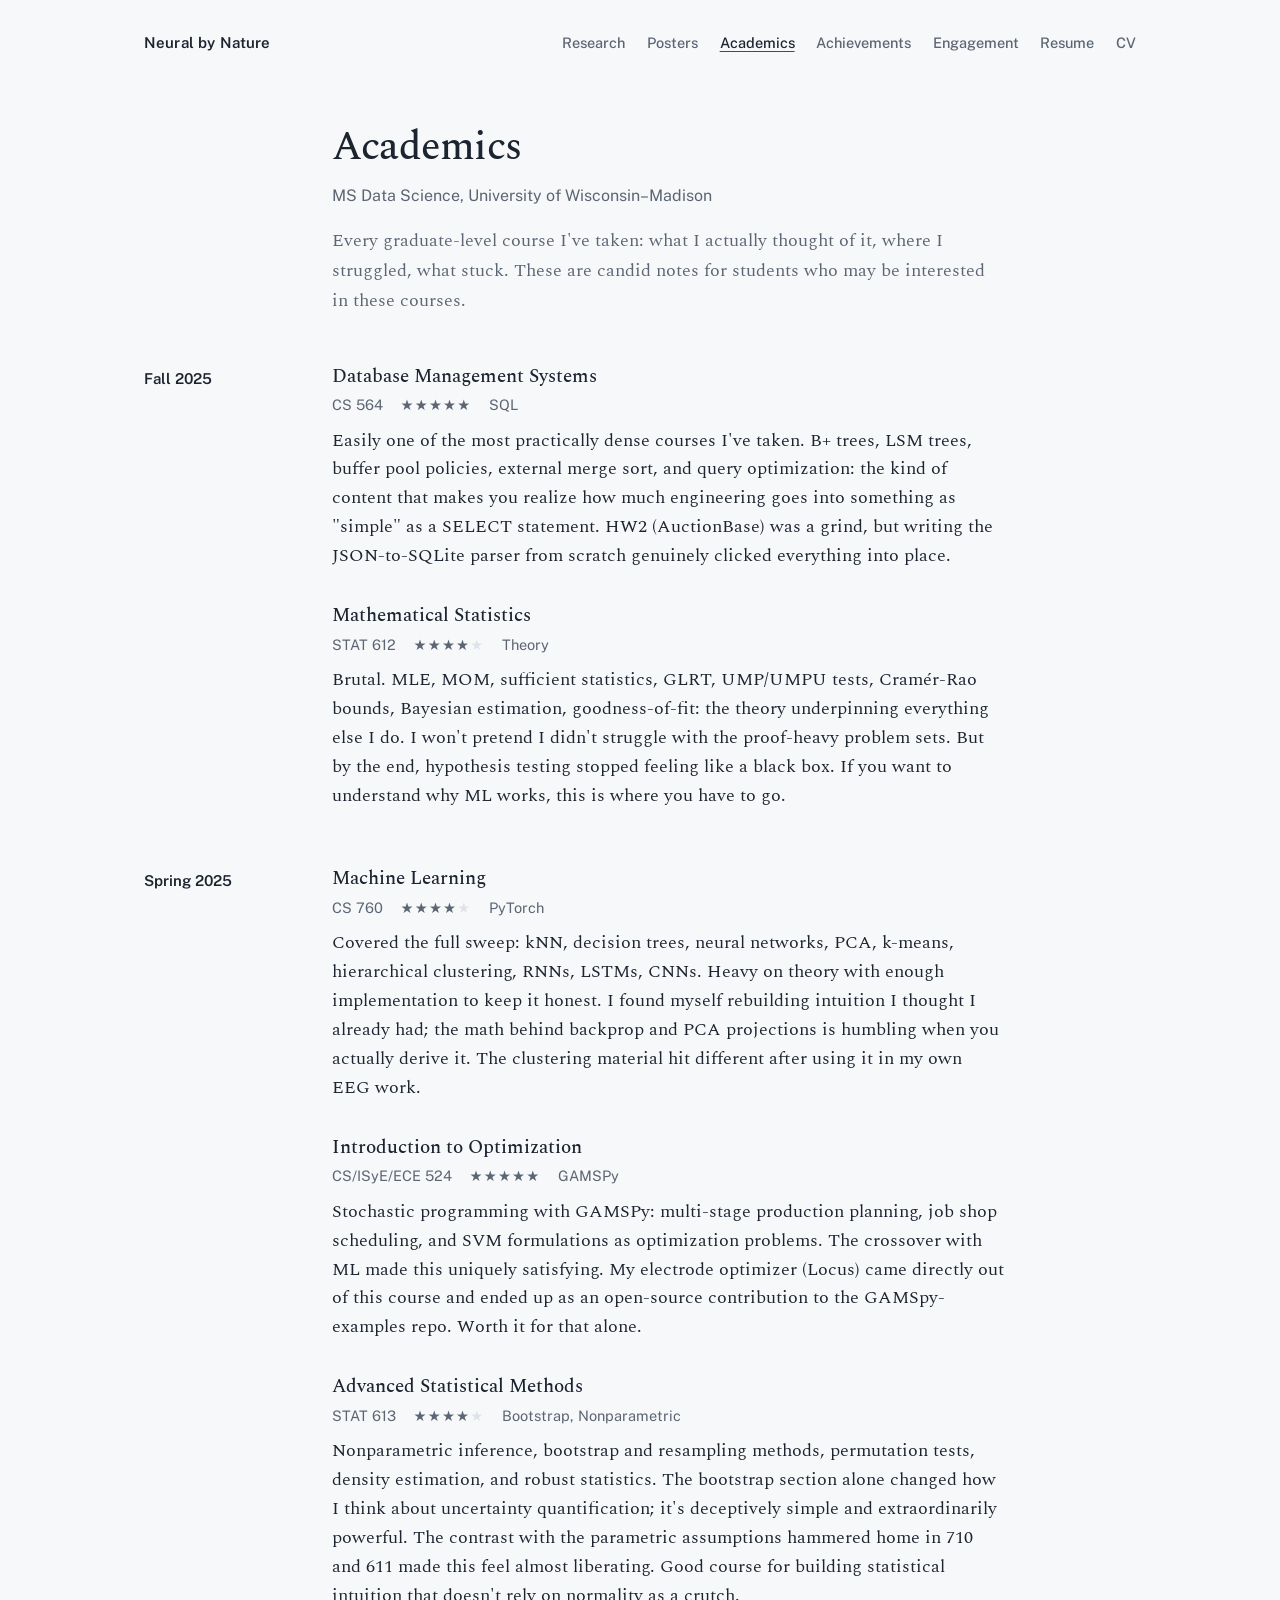
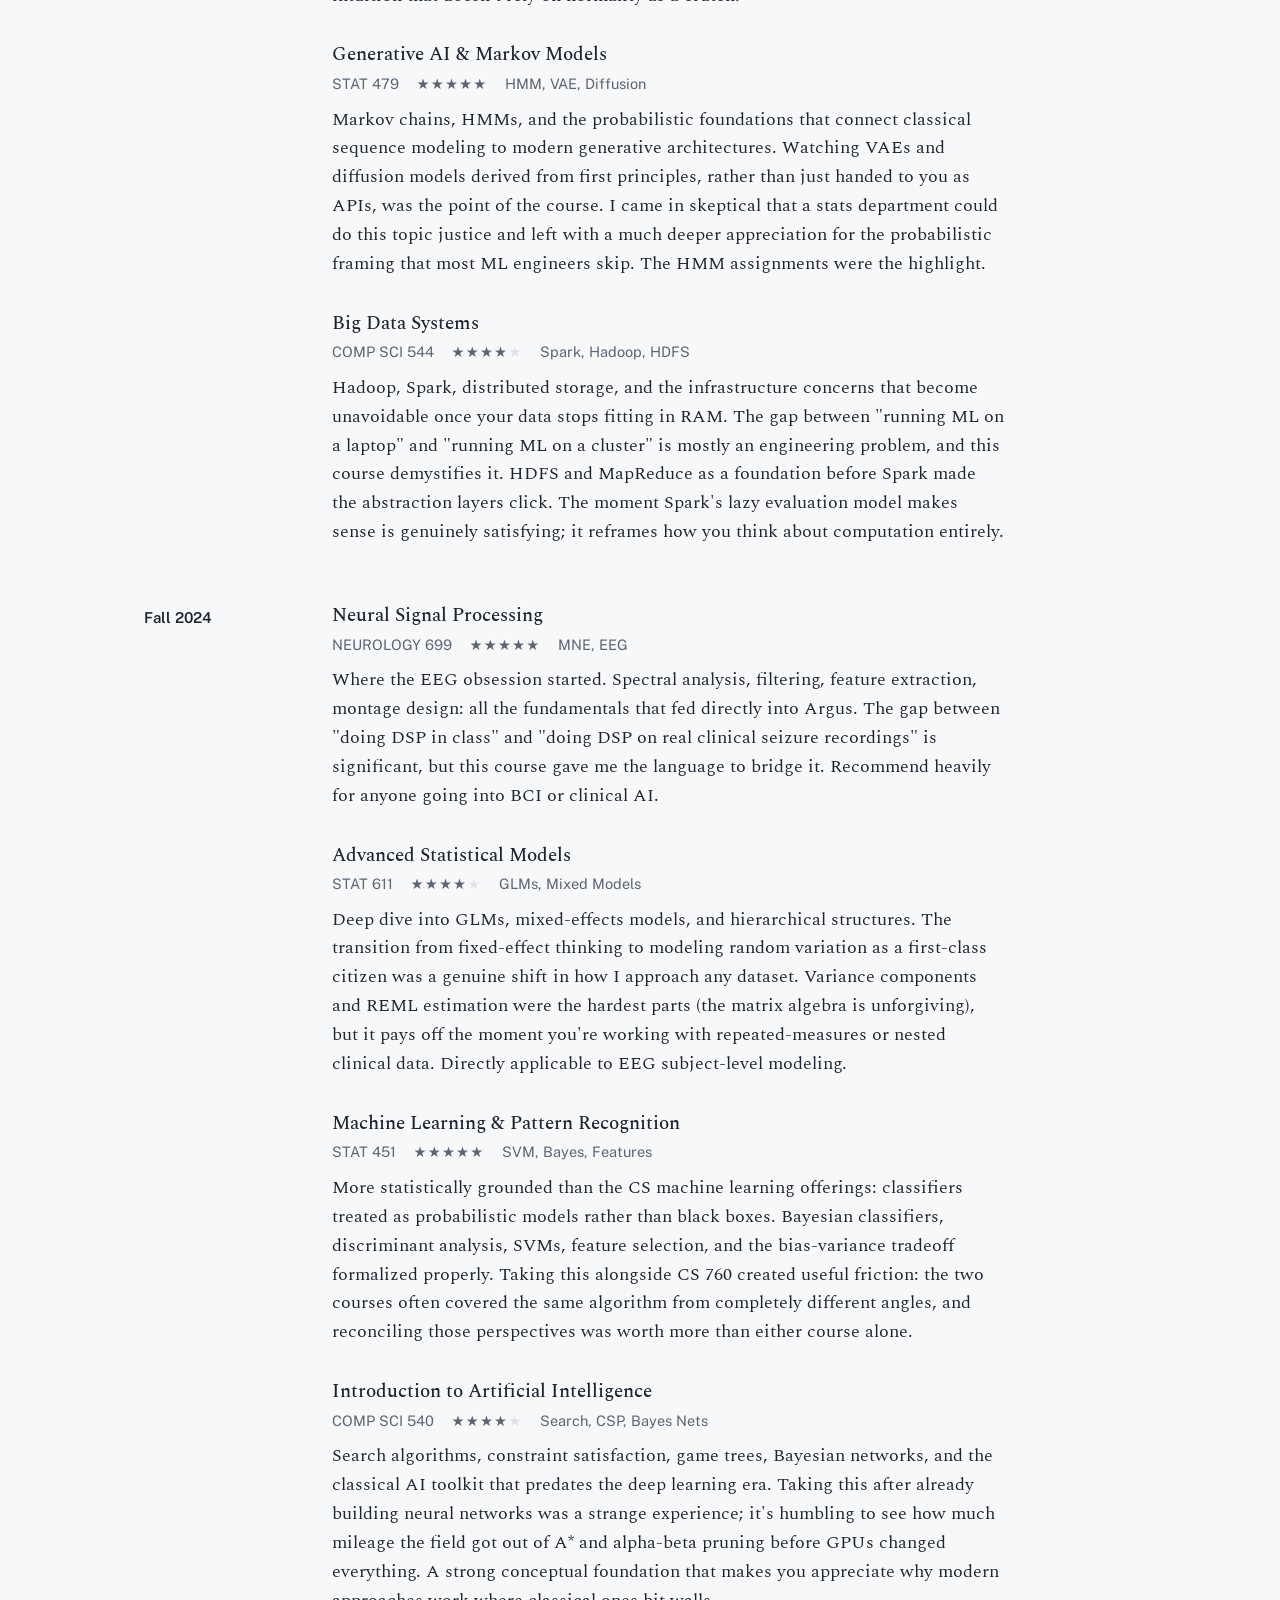
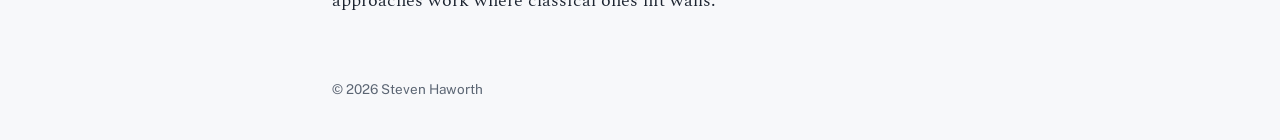
==== commit de0baee8: "Add files via upload" ====
--- a/academics.html
+++ b/academics.html
@@ -2,634 +2,128 @@
 <html lang="en">
 <head>
   <meta charset="UTF-8" />
-  <title>Academics – Steven Haworth</title>
   <meta name="viewport" content="width=device-width, initial-scale=1.0" />
-  <link href="https://fonts.googleapis.com/css2?family=Inter:wght@300;400;500;600;700&family=Space+Mono:wght@400;700&display=swap" rel="stylesheet">
-  <style>
-    *, *::before, *::after { margin: 0; padding: 0; box-sizing: border-box; }
-
-    :root {
-      --glass-bg: rgba(15, 15, 30, 0.72);
-      --glass-border: rgba(255, 255, 255, 0.09);
-      --glass-hover: rgba(20, 20, 45, 0.85);
-      --accent: #66ccff;
-      --accent-dim: rgba(102, 204, 255, 0.18);
-      --accent-glow: rgba(102, 204, 255, 0.35);
-      --text-main: #f0f4ff;
-      --text-muted: rgba(200, 210, 240, 0.65);
-      --tag-bg: rgba(102, 204, 255, 0.12);
-    }
-
-    html { scroll-behavior: smooth; }
-
-    body {
-      font-family: 'Inter', sans-serif;
-      background: black;
-      color: var(--text-main);
-      min-height: 100vh;
-      overflow-x: hidden;
-    }
-
-    /* ── Video background ── */
-    .video-bg {
-      position: fixed;
-      top: 0; left: 0;
-      width: 100%; height: 100%;
-      object-fit: cover;
-      z-index: 0;
-      opacity: 0.85;
-    }
-
-    /* ── Subtle dark gradient overlay so cards stay readable ── */
-    .overlay {
-      position: fixed;
-      inset: 0;
-      background: linear-gradient(
-        to bottom,
-        rgba(0,0,5,0.35) 0%,
-        rgba(0,0,10,0.15) 40%,
-        rgba(0,0,10,0.15) 60%,
-        rgba(0,0,5,0.50) 100%
-      );
-      z-index: 1;
-      pointer-events: none;
-    }
-
-    /* ── Page wrapper ── */
-    .page {
-      position: relative;
-      z-index: 2;
-      max-width: 1100px;
-      margin: 0 auto;
-      padding: 3rem 1.5rem 5rem;
-    }
-
-    /* ── Hero header ── */
-    .hero {
-      background: var(--glass-bg);
-      border: 1px solid var(--glass-border);
-      border-radius: 20px;
-      padding: 2.5rem 2.5rem 2rem;
-      backdrop-filter: blur(16px);
-      -webkit-backdrop-filter: blur(16px);
-      margin-bottom: 2.5rem;
-      position: relative;
-      overflow: hidden;
-    }
-
-    .hero::before {
-      content: '';
-      position: absolute;
-      top: -60px; right: -60px;
-      width: 220px; height: 220px;
-      background: radial-gradient(circle, var(--accent-glow) 0%, transparent 70%);
-      pointer-events: none;
-    }
-
-    .hero-top {
-      display: flex;
-      align-items: baseline;
-      justify-content: space-between;
-      flex-wrap: wrap;
-      gap: 0.75rem;
-      margin-bottom: 0.75rem;
-    }
-
-    .hero h1 {
-      font-size: 2rem;
-      font-weight: 700;
-      letter-spacing: -0.02em;
-    }
-
-    .hero h1 span {
-      color: var(--accent);
-    }
-
-    .hero-meta {
-      font-family: 'Space Mono', monospace;
-      font-size: 0.72rem;
-      color: var(--text-muted);
-      letter-spacing: 0.08em;
-      text-transform: uppercase;
-    }
-
-    .hero p {
-      font-size: 0.98rem;
-      line-height: 1.65;
-      color: var(--text-muted);
-      max-width: 680px;
-    }
-
-    .hero-tags {
-      display: flex;
-      flex-wrap: wrap;
-      gap: 0.5rem;
-      margin-top: 1.25rem;
-    }
-
-    .tag {
-      background: var(--tag-bg);
-      border: 1px solid rgba(102, 204, 255, 0.22);
-      border-radius: 20px;
-      padding: 0.25rem 0.75rem;
-      font-size: 0.75rem;
-      font-weight: 500;
-      color: var(--accent);
-      letter-spacing: 0.04em;
-    }
-
-    /* ── Section label ── */
-    .section-label {
-      font-family: 'Space Mono', monospace;
-      font-size: 0.68rem;
-      letter-spacing: 0.14em;
-      text-transform: uppercase;
-      color: var(--text-muted);
-      margin-bottom: 1.25rem;
-      padding-left: 0.1rem;
-    }
-
-    /* ── Course grid ── */
-    .course-grid {
-      display: grid;
-      grid-template-columns: repeat(auto-fill, minmax(310px, 1fr));
-      gap: 1.25rem;
-    }
-
-    /* ── Individual course card ── */
-    .card {
-      background: var(--glass-bg);
-      border: 1px solid var(--glass-border);
-      border-radius: 16px;
-      overflow: hidden;
-      backdrop-filter: blur(14px);
-      -webkit-backdrop-filter: blur(14px);
-      transition: transform 0.22s ease, border-color 0.22s ease, box-shadow 0.22s ease;
-      display: flex;
-      flex-direction: column;
-    }
-
-    .card:hover {
-      transform: translateY(-4px);
-      border-color: rgba(102, 204, 255, 0.28);
-      box-shadow: 0 12px 40px rgba(0, 0, 0, 0.5), 0 0 0 1px rgba(102, 204, 255, 0.08);
-    }
-
-    /* ── Card image area ── */
-    .card-img {
-      width: 100%;
-      height: 160px;
-      object-fit: cover;
-      display: block;
-      background: #0a0a18; /* fallback if img missing */
-    }
-
-    /* Placeholder gradient when no real photo yet */
-    .card-img-placeholder {
-      width: 100%;
-      height: 160px;
-      display: flex;
-      align-items: center;
-      justify-content: center;
-      font-size: 2.8rem;
-      position: relative;
-      overflow: hidden;
-      flex-shrink: 0;
-    }
-
-    .card-img-placeholder::after {
-      content: '';
-      position: absolute;
-      inset: 0;
-      background: rgba(0,0,10,0.25);
-    }
-
-    .card-img-placeholder .icon {
-      position: relative;
-      z-index: 1;
-      filter: drop-shadow(0 2px 8px rgba(0,0,0,0.6));
-    }
-
-    /* ── Card body ── */
-    .card-body {
-      padding: 1.1rem 1.25rem 1.3rem;
-      display: flex;
-      flex-direction: column;
-      gap: 0.55rem;
-      flex: 1;
-    }
-
-    .card-course-id {
-      font-family: 'Space Mono', monospace;
-      font-size: 0.67rem;
-      letter-spacing: 0.1em;
-      color: var(--accent);
-      text-transform: uppercase;
-    }
-
-    .card-title {
-      font-size: 1rem;
-      font-weight: 600;
-      line-height: 1.35;
-      letter-spacing: -0.01em;
-    }
-
-    .card-divider {
-      width: 28px;
-      height: 1px;
-      background: rgba(102, 204, 255, 0.3);
-      margin: 0.1rem 0;
-    }
-
-    .card-desc {
-      font-size: 0.855rem;
-      line-height: 1.6;
-      color: var(--text-muted);
-      flex: 1;
-    }
-
-    /* Rating row */
-    .card-footer {
-      display: flex;
-      align-items: center;
-      gap: 0.6rem;
-      margin-top: 0.4rem;
-      flex-wrap: wrap;
-    }
-
-    .rating {
-      display: flex;
-      gap: 2px;
-    }
-
-    .rating span {
-      font-size: 0.75rem;
-      color: var(--accent);
-      opacity: 0.35;
-    }
-
-    .rating span.filled {
-      opacity: 1;
-    }
-
-    .card-tag {
-      background: rgba(255,255,255,0.05);
-      border: 1px solid rgba(255,255,255,0.08);
-      border-radius: 10px;
-      padding: 0.18rem 0.55rem;
-      font-size: 0.68rem;
-      color: rgba(200,210,240,0.55);
-    }
-
-    /* ── Back link ── */
-    .back-row {
-      margin-top: 2.5rem;
-      text-align: center;
-    }
-
-    a.back {
-      color: var(--accent);
-      text-decoration: none;
-      font-size: 0.9rem;
-      opacity: 0.75;
-      transition: opacity 0.15s;
-    }
-
-    a.back:hover { opacity: 1; text-decoration: underline; }
-
-    /* ── Fade-in on load ── */
-    @keyframes fadeUp {
-      from { opacity: 0; transform: translateY(18px); }
-      to   { opacity: 1; transform: translateY(0); }
-    }
-
-    .hero { animation: fadeUp 0.5s ease both; }
-
-    .card {
-      animation: fadeUp 0.45s ease both;
-    }
-
-    /* stagger each card */
-    .card:nth-child(1)  { animation-delay: 0.05s; }
-    .card:nth-child(2)  { animation-delay: 0.10s; }
-    .card:nth-child(3)  { animation-delay: 0.15s; }
-    .card:nth-child(4)  { animation-delay: 0.20s; }
-    .card:nth-child(5)  { animation-delay: 0.25s; }
-    .card:nth-child(6)  { animation-delay: 0.30s; }
-    .card:nth-child(7)  { animation-delay: 0.35s; }
-    .card:nth-child(8)  { animation-delay: 0.40s; }
-    .card:nth-child(9)  { animation-delay: 0.45s; }
-    .card:nth-child(10) { animation-delay: 0.50s; }
-    .card:nth-child(11) { animation-delay: 0.55s; }
-    .card:nth-child(12) { animation-delay: 0.60s; }
-    .card:nth-child(13) { animation-delay: 0.65s; }
-    .card:nth-child(14) { animation-delay: 0.70s; }
-
-    /* ── Responsive ── */
-    @media (max-width: 600px) {
-      .hero { padding: 1.75rem 1.25rem 1.5rem; }
-      .hero h1 { font-size: 1.55rem; }
-      .course-grid { grid-template-columns: 1fr; }
-    }
-  </style>
+  <title>Academics | Steven Haworth</title>
+  <meta name="description" content="Graduate course reviews from Steven Haworth's MS in Data Science at UW–Madison." />
+  <link rel="icon" type="image/png" href="favicon2%20(1).png" />
+  <link rel="preconnect" href="https://fonts.googleapis.com" />
+  <link rel="preconnect" href="https://fonts.gstatic.com" crossorigin />
+  <link href="https://fonts.googleapis.com/css2?family=Public+Sans:wght@400;500;600&family=Spectral:ital,wght@0,400;0,500;0,600;1,400&display=swap" rel="stylesheet" />
+  <link rel="stylesheet" href="site.css" />
 </head>
 <body>
 
-  <video class="video-bg" autoplay muted loop playsinline>
-    <source src="background.mp4" type="video/mp4">
-  </video>
-  <div class="overlay"></div>
+  <header class="site-header wrap">
+    <a class="brand" href="index.html">Neural by Nature</a>
+    <nav class="site-nav" aria-label="Primary">
+      <ul>
+        <li><a href="research.html">Research</a></li>
+        <li><a href="symposium.html">Posters</a></li>
+        <li><a href="academics.html" aria-current="page">Academics</a></li>
+        <li><a href="Achievements.html">Achievements</a></li>
+        <li><a href="community.html">Engagement</a></li>
+        <li><a href="resume.html">Resume</a></li>
+        <li><a href="cv.html">CV</a></li>
+      </ul>
+    </nav>
+  </header>
 
-  <div class="page">
+  <main>
 
-    <!-- ── Hero ── -->
-    <div class="hero">
-      <div class="hero-top">
-        <h1>Academics <span>/</span> UW–Madison</h1>
-        <span class="hero-meta">MS Data Science · Est. 2024</span>
+    <section class="page-head wrap grid">
+      <div class="gutter"></div>
+      <div class="content">
+        <h1>Academics</h1>
+        <p class="sub">MS Data Science, University of Wisconsin–Madison</p>
+        <p class="lede">Every graduate-level course I've taken: what I actually thought of it, where I struggled, what stuck. These are candid notes for students who may be interested in these courses.</p>
       </div>
-      <p>
-        Every graduate-level course I've taken - what I actually thought of it, where I struggled, what stuck.
-        These are candid notes for students who may be interested in these courses.
-      </p>
-      <div class="hero-tags">
-        <span class="tag">Machine Learning</span>
-        <span class="tag">Database Systems</span>
-        <span class="tag">Statistics</span>
-        <span class="tag">Optimization</span>
-        <span class="tag">Signal Processing</span>
+    </section>
+
+    <section class="row wrap grid" aria-labelledby="fall-2025">
+      <h2 id="fall-2025">Fall 2025</h2>
+      <div class="content">
+        <ul class="entries">
+          <li>
+            <h3 class="entry-title">Database Management Systems</h3>
+            <div class="entry-meta"><span>CS 564</span><span class="stars" role="img" aria-label="Rated 5 out of 5">★★★★★</span><span>SQL</span></div>
+            <p class="entry-body">Easily one of the most practically dense courses I've taken. B+ trees, LSM trees, buffer pool policies, external merge sort, and query optimization: the kind of content that makes you realize how much engineering goes into something as "simple" as a SELECT statement. HW2 (AuctionBase) was a grind, but writing the JSON-to-SQLite parser from scratch genuinely clicked everything into place.</p>
+          </li>
+          <li>
+            <h3 class="entry-title">Mathematical Statistics</h3>
+            <div class="entry-meta"><span>STAT 612</span><span class="stars" role="img" aria-label="Rated 4 out of 5">★★★★<span class="off">★</span></span><span>Theory</span></div>
+            <p class="entry-body">Brutal. MLE, MOM, sufficient statistics, GLRT, UMP/UMPU tests, Cramér-Rao bounds, Bayesian estimation, goodness-of-fit: the theory underpinning everything else I do. I won't pretend I didn't struggle with the proof-heavy problem sets. But by the end, hypothesis testing stopped feeling like a black box. If you want to understand why ML works, this is where you have to go.</p>
+          </li>
+        </ul>
       </div>
-    </div>
+    </section>
 
-    <!-- ── Course grid ── -->
-    <div class="section-label">Course Reviews</div>
+    <section class="row wrap grid" aria-labelledby="spring-2025">
+      <h2 id="spring-2025">Spring 2025</h2>
+      <div class="content">
+        <ul class="entries">
+          <li>
+            <h3 class="entry-title">Machine Learning</h3>
+            <div class="entry-meta"><span>CS 760</span><span class="stars" role="img" aria-label="Rated 4 out of 5">★★★★<span class="off">★</span></span><span>PyTorch</span></div>
+            <p class="entry-body">Covered the full sweep: kNN, decision trees, neural networks, PCA, k-means, hierarchical clustering, RNNs, LSTMs, CNNs. Heavy on theory with enough implementation to keep it honest. I found myself rebuilding intuition I thought I already had; the math behind backprop and PCA projections is humbling when you actually derive it. The clustering material hit different after using it in my own EEG work.</p>
+          </li>
+          <li>
+            <h3 class="entry-title">Introduction to Optimization</h3>
+            <div class="entry-meta"><span>CS/ISyE/ECE 524</span><span class="stars" role="img" aria-label="Rated 5 out of 5">★★★★★</span><span>GAMSPy</span></div>
+            <p class="entry-body">Stochastic programming with GAMSPy: multi-stage production planning, job shop scheduling, and SVM formulations as optimization problems. The crossover with ML made this uniquely satisfying. My electrode optimizer (Locus) came directly out of this course and ended up as an open-source contribution to the GAMSpy-examples repo. Worth it for that alone.</p>
+          </li>
+          <li>
+            <h3 class="entry-title">Advanced Statistical Methods</h3>
+            <div class="entry-meta"><span>STAT 613</span><span class="stars" role="img" aria-label="Rated 4 out of 5">★★★★<span class="off">★</span></span><span>Bootstrap, Nonparametric</span></div>
+            <p class="entry-body">Nonparametric inference, bootstrap and resampling methods, permutation tests, density estimation, and robust statistics. The bootstrap section alone changed how I think about uncertainty quantification; it's deceptively simple and extraordinarily powerful. The contrast with the parametric assumptions hammered home in 710 and 611 made this feel almost liberating. Good course for building statistical intuition that doesn't rely on normality as a crutch.</p>
+          </li>
+          <li>
+            <h3 class="entry-title">Generative AI &amp; Markov Models</h3>
+            <div class="entry-meta"><span>STAT 479</span><span class="stars" role="img" aria-label="Rated 5 out of 5">★★★★★</span><span>HMM, VAE, Diffusion</span></div>
+            <p class="entry-body">Markov chains, HMMs, and the probabilistic foundations that connect classical sequence modeling to modern generative architectures. Watching VAEs and diffusion models derived from first principles, rather than just handed to you as APIs, was the point of the course. I came in skeptical that a stats department could do this topic justice and left with a much deeper appreciation for the probabilistic framing that most ML engineers skip. The HMM assignments were the highlight.</p>
+          </li>
+          <li>
+            <h3 class="entry-title">Big Data Systems</h3>
+            <div class="entry-meta"><span>COMP SCI 544</span><span class="stars" role="img" aria-label="Rated 4 out of 5">★★★★<span class="off">★</span></span><span>Spark, Hadoop, HDFS</span></div>
+            <p class="entry-body">Hadoop, Spark, distributed storage, and the infrastructure concerns that become unavoidable once your data stops fitting in RAM. The gap between "running ML on a laptop" and "running ML on a cluster" is mostly an engineering problem, and this course demystifies it. HDFS and MapReduce as a foundation before Spark made the abstraction layers click. The moment Spark's lazy evaluation model makes sense is genuinely satisfying; it reframes how you think about computation entirely.</p>
+          </li>
+        </ul>
+      </div>
+    </section>
 
-    <div class="course-grid">
+    <section class="row wrap grid" aria-labelledby="fall-2024">
+      <h2 id="fall-2024">Fall 2024</h2>
+      <div class="content">
+        <ul class="entries">
+          <li>
+            <h3 class="entry-title">Neural Signal Processing</h3>
+            <div class="entry-meta"><span>NEUROLOGY 699</span><span class="stars" role="img" aria-label="Rated 5 out of 5">★★★★★</span><span>MNE, EEG</span></div>
+            <p class="entry-body">Where the EEG obsession started. Spectral analysis, filtering, feature extraction, montage design: all the fundamentals that fed directly into Argus. The gap between "doing DSP in class" and "doing DSP on real clinical seizure recordings" is significant, but this course gave me the language to bridge it. Recommend heavily for anyone going into BCI or clinical AI.</p>
+          </li>
+          <li>
+            <h3 class="entry-title">Advanced Statistical Models</h3>
+            <div class="entry-meta"><span>STAT 611</span><span class="stars" role="img" aria-label="Rated 4 out of 5">★★★★<span class="off">★</span></span><span>GLMs, Mixed Models</span></div>
+            <p class="entry-body">Deep dive into GLMs, mixed-effects models, and hierarchical structures. The transition from fixed-effect thinking to modeling random variation as a first-class citizen was a genuine shift in how I approach any dataset. Variance components and REML estimation were the hardest parts (the matrix algebra is unforgiving), but it pays off the moment you're working with repeated-measures or nested clinical data. Directly applicable to EEG subject-level modeling.</p>
+          </li>
+          <li>
+            <h3 class="entry-title">Machine Learning &amp; Pattern Recognition</h3>
+            <div class="entry-meta"><span>STAT 451</span><span class="stars" role="img" aria-label="Rated 5 out of 5">★★★★★</span><span>SVM, Bayes, Features</span></div>
+            <p class="entry-body">More statistically grounded than the CS machine learning offerings: classifiers treated as probabilistic models rather than black boxes. Bayesian classifiers, discriminant analysis, SVMs, feature selection, and the bias-variance tradeoff formalized properly. Taking this alongside CS 760 created useful friction: the two courses often covered the same algorithm from completely different angles, and reconciling those perspectives was worth more than either course alone.</p>
+          </li>
+          <li>
+            <h3 class="entry-title">Introduction to Artificial Intelligence</h3>
+            <div class="entry-meta"><span>COMP SCI 540</span><span class="stars" role="img" aria-label="Rated 4 out of 5">★★★★<span class="off">★</span></span><span>Search, CSP, Bayes Nets</span></div>
+            <p class="entry-body">Search algorithms, constraint satisfaction, game trees, Bayesian networks, and the classical AI toolkit that predates the deep learning era. Taking this after already building neural networks was a strange experience; it's humbling to see how much mileage the field got out of A* and alpha-beta pruning before GPUs changed everything. A strong conceptual foundation that makes you appreciate why modern approaches work where classical ones hit walls.</p>
+          </li>
+        </ul>
+      </div>
+    </section>
 
-      <!-- Card 1 -->
-      <div class="card">
-        <div class="card-img-placeholder" style="background: linear-gradient(135deg, #0d1b3e 0%, #102040 50%, #0a2a1a 100%);">
-          <span class="icon">🗄️</span>
-        </div>
-        <div class="card-body">
-          <span class="card-course-id">CS 564</span>
-          <span class="card-title">Database Management Systems</span>
-          <div class="card-divider"></div>
-          <p class="card-desc">
-            Easily one of the most practically dense courses I've taken. B+ trees, LSM trees, buffer pool policies, external merge sort, and query optimization — the kind of content that makes you realize how much engineering goes into something as "simple" as a SELECT statement. HW2 (AuctionBase) was a grind, but writing the JSON-to-SQLite parser from scratch genuinely clicked everything into place.
-          </p>
-          <div class="card-footer">
-            <div class="rating">
-              <span class="filled">★</span><span class="filled">★</span><span class="filled">★</span><span class="filled">★</span><span class="filled">★</span>
-            </div>
-            <span class="card-tag">Fall 2025</span>
-            <span class="card-tag">SQL</span>
-          </div>
-        </div>
-      </div>
+  </main>
 
-      <!-- Card 2 -->
-      <div class="card">
-        <div class="card-img-placeholder" style="background: linear-gradient(135deg, #1a0a2e 0%, #2a0a3e 50%, #0d0d30 100%);">
-          <span class="icon">🧠</span>
-        </div>
-        <div class="card-body">
-          <span class="card-course-id">CS 760</span>
-          <span class="card-title">Machine Learning</span>
-          <div class="card-divider"></div>
-          <p class="card-desc">
-            Covered the full sweep: kNN, decision trees, neural networks, PCA, k-means, hierarchical clustering, RNNs, LSTMs, CNNs. Heavy on theory with enough implementation to keep it honest. I found myself rebuilding intuition I thought I already had — the math behind backprop and PCA projections is humbling when you actually derive it. The clustering material hit different after using it in my own EEG work.
-          </p>
-          <div class="card-footer">
-            <div class="rating">
-              <span class="filled">★</span><span class="filled">★</span><span class="filled">★</span><span class="filled">★</span><span>★</span>
-            </div>
-            <span class="card-tag">Spring 2025</span>
-            <span class="card-tag">PyTorch</span>
-          </div>
-        </div>
-      </div>
-
-      <!-- Card 3 -->
-      <div class="card">
-        <div class="card-img-placeholder" style="background: linear-gradient(135deg, #0a1e2e 0%, #081828 50%, #071520 100%);">
-          <span class="icon">📊</span>
-        </div>
-        <div class="card-body">
-          <span class="card-course-id">STAT 612</span>
-          <span class="card-title">Mathematical Statistics</span>
-          <div class="card-divider"></div>
-          <p class="card-desc">
-            Brutal. MLE, MOM, sufficient statistics, GLRT, UMP/UMPU tests, Cramér-Rao bounds, Bayesian estimation, goodness-of-fit — the theory underpinning everything else I do. I won't pretend I didn't struggle with the proof-heavy problem sets. But by the end, hypothesis testing stopped feeling like a black box. If you want to understand why ML works, this is where you have to go.
-          </p>
-          <div class="card-footer">
-            <div class="rating">
-              <span class="filled">★</span><span class="filled">★</span><span class="filled">★</span><span class="filled">★</span><span>★</span>
-            </div>
-            <span class="card-tag">Fall 2025</span>
-            <span class="card-tag">Theory</span>
-          </div>
-        </div>
-      </div>
-
-      <!-- Card 4 -->
-      <div class="card">
-        <div class="card-img-placeholder" style="background: linear-gradient(135deg, #142800 0%, #1a3300 50%, #0f1f00 100%);">
-          <span class="icon">⚙️</span>
-        </div>
-        <div class="card-body">
-          <span class="card-course-id">CS/ISyE/ECE 524</span>
-          <span class="card-title">Introduction to Optimization</span>
-          <div class="card-divider"></div>
-          <p class="card-desc">
-            Stochastic programming with GAMSPy — multi-stage production planning, job shop scheduling, and SVM formulations as optimization problems. The crossover with ML made this uniquely satisfying. My electrode optimizer (Locus) came directly out of this course and ended up as an open-source contribution to the GAMSpy-examples repo. Worth it for that alone.
-          </p>
-          <div class="card-footer">
-            <div class="rating">
-              <span class="filled">★</span><span class="filled">★</span><span class="filled">★</span><span class="filled">★</span><span class="filled">★</span>
-            </div>
-            <span class="card-tag">Spring 2025</span>
-            <span class="card-tag">GAMSPy</span>
-          </div>
-        </div>
-      </div>
-
-      <!-- Card 5 -->
-      <div class="card">
-        <div class="card-img-placeholder" style="background: linear-gradient(135deg, #1e0a0a 0%, #2e0d0d 50%, #180808 100%);">
-          <span class="icon">🌊</span>
-        </div>
-        <div class="card-body">
-          <span class="card-course-id">NEUROLOGY 699</span>
-          <span class="card-title">Neural Signal Processing</span>
-          <div class="card-divider"></div>
-          <p class="card-desc">
-            Where the EEG obsession started. Spectral analysis, filtering, feature extraction, montage design — all the fundamentals that fed directly into Argus. The gap between "doing DSP in class" and "doing DSP on real clinical seizure recordings" is significant, but this course gave me the language to bridge it. Recommend heavily for anyone going into BCI or clinical AI.
-          </p>
-          <div class="card-footer">
-            <div class="rating">
-              <span class="filled">★</span><span class="filled">★</span><span class="filled">★</span><span class="filled">★</span><span class="filled">★</span>
-            </div>
-            <span class="card-tag">Fall 2024</span>
-            <span class="card-tag">MNE · EEG</span>
-          </div>
-        </div>
-      </div>
-
-      <!-- Card 6 -->
-      <div class="card">
-        <div class="card-img-placeholder" style="background: linear-gradient(135deg, #0e1a2e 0%, #0a1525 50%, #081018 100%);">
-          <span class="icon">📐</span>
-        </div>
-        <div class="card-body">
-          <span class="card-course-id">STAT 611</span>
-          <span class="card-title">Advanced Statistical Models</span>
-          <div class="card-divider"></div>
-          <p class="card-desc">
-            Deep dive into GLMs, mixed-effects models, and hierarchical structures. The transition from fixed-effect thinking to modeling random variation as a first-class citizen was a genuine shift in how I approach any dataset. Variance components and REML estimation were the hardest parts — the matrix algebra is unforgiving — but it pays off the moment you're working with repeated-measures or nested clinical data. Directly applicable to EEG subject-level modeling.
-          </p>
-          <div class="card-footer">
-            <div class="rating">
-              <span class="filled">★</span><span class="filled">★</span><span class="filled">★</span><span class="filled">★</span><span>★</span>
-            </div>
-            <span class="card-tag">Fall 2024</span>
-            <span class="card-tag">GLMs · Mixed Models</span>
-          </div>
-        </div>
-      </div>
-
-      <!-- Card 7 -->
-      <div class="card">
-        <div class="card-img-placeholder" style="background: linear-gradient(135deg, #1a1200 0%, #261a00 50%, #120d00 100%);">
-          <span class="icon">🔬</span>
-        </div>
-        <div class="card-body">
-          <span class="card-course-id">STAT 613</span>
-          <span class="card-title">Advanced Statistical Methods</span>
-          <div class="card-divider"></div>
-          <p class="card-desc">
-            Nonparametric inference, bootstrap and resampling methods, permutation tests, density estimation, and robust statistics. The bootstrap section alone changed how I think about uncertainty quantification — it's deceptively simple and extraordinarily powerful. The contrast with the parametric assumptions hammered home in 710 and 611 made this feel almost liberating. Good course for building statistical intuition that doesn't rely on normality as a crutch.
-          </p>
-          <div class="card-footer">
-            <div class="rating">
-              <span class="filled">★</span><span class="filled">★</span><span class="filled">★</span><span class="filled">★</span><span>★</span>
-            </div>
-            <span class="card-tag">Spring 2025</span>
-            <span class="card-tag">Bootstrap · Nonparametric</span>
-          </div>
-        </div>
-      </div>
-
-      <!-- Card 8 -->
-      <div class="card">
-        <div class="card-img-placeholder" style="background: linear-gradient(135deg, #1a0a2a 0%, #150822 50%, #0d0518 100%);">
-          <span class="icon">🔍</span>
-        </div>
-        <div class="card-body">
-          <span class="card-course-id">STAT 451</span>
-          <span class="card-title">Machine Learning & Pattern Recognition</span>
-          <div class="card-divider"></div>
-          <p class="card-desc">
-            More statistically grounded than the CS machine learning offerings — classifiers treated as probabilistic models rather than black boxes. Bayesian classifiers, discriminant analysis, SVMs, feature selection, and the bias-variance tradeoff formalized properly. Taking this alongside CS 760 created useful friction: the two courses often covered the same algorithm from completely different angles, and reconciling those perspectives was worth more than either course alone.
-          </p>
-          <div class="card-footer">
-            <div class="rating">
-              <span class="filled">★</span><span class="filled">★</span><span class="filled">★</span><span class="filled">★</span><span class="filled">★</span>
-            </div>
-            <span class="card-tag">Fall 2024</span>
-            <span class="card-tag">SVM · Bayes · Features</span>
-          </div>
-        </div>
-      </div>
-
-      <!-- Card 9 -->
-      <div class="card">
-        <div class="card-img-placeholder" style="background: linear-gradient(135deg, #00141e 0%, #001c2a 50%, #000f18 100%);">
-          <span class="icon">🤖</span>
-        </div>
-        <div class="card-body">
-          <span class="card-course-id">STAT 479</span>
-          <span class="card-title">Generative AI & Markov Models</span>
-          <div class="card-divider"></div>
-          <p class="card-desc">
-            Markov chains, HMMs, and the probabilistic foundations that connect classical sequence modeling to modern generative architectures. Watching VAEs and diffusion models derived from first principles — rather than just handed to you as APIs — was the point of the course. I came in skeptical that a stats department could do this topic justice and left with a much deeper appreciation for the probabilistic framing that most ML engineers skip. The HMM assignments were the highlight.
-          </p>
-          <div class="card-footer">
-            <div class="rating">
-              <span class="filled">★</span><span class="filled">★</span><span class="filled">★</span><span class="filled">★</span><span class="filled">★</span>
-            </div>
-            <span class="card-tag">Spring 2025</span>
-            <span class="card-tag">HMM · VAE · Diffusion</span>
-          </div>
-        </div>
-      </div>
-
-      <!-- Card 10 -->
-      <div class="card">
-        <div class="card-img-placeholder" style="background: linear-gradient(135deg, #001a10 0%, #002218 50%, #001208 100%);">
-          <span class="icon">⚡</span>
-        </div>
-        <div class="card-body">
-          <span class="card-course-id">COMP SCI 544</span>
-          <span class="card-title">Big Data Systems</span>
-          <div class="card-divider"></div>
-          <p class="card-desc">
-            Hadoop, Spark, distributed storage, and the infrastructure concerns that become unavoidable once your data stops fitting in RAM. The gap between "running ML on a laptop" and "running ML on a cluster" is mostly an engineering problem, and this course demystifies it. HDFS and MapReduce as a foundation before Spark made the abstraction layers click. The moment Spark's lazy evaluation model makes sense is genuinely satisfying — it reframes how you think about computation entirely.
-          </p>
-          <div class="card-footer">
-            <div class="rating">
-              <span class="filled">★</span><span class="filled">★</span><span class="filled">★</span><span class="filled">★</span><span>★</span>
-            </div>
-            <span class="card-tag">Spring 2025</span>
-            <span class="card-tag">Spark · Hadoop · HDFS</span>
-          </div>
-        </div>
-      </div>
-
-      <!-- Card 11 -->
-      <div class="card">
-        <div class="card-img-placeholder" style="background: linear-gradient(135deg, #0a0020 0%, #10002e 50%, #080018 100%);">
-          <span class="icon">🕹️</span>
-        </div>
-        <div class="card-body">
-          <span class="card-course-id">COMP SCI 540</span>
-          <span class="card-title">Introduction to Artificial Intelligence</span>
-          <div class="card-divider"></div>
-          <p class="card-desc">
-            Search algorithms, constraint satisfaction, game trees, Bayesian networks, and the classical AI toolkit that predates the deep learning era. Taking this after already building neural networks was a strange experience — it's humbling to see how much mileage the field got out of A* and alpha-beta pruning before GPUs changed everything. A strong conceptual foundation that makes you appreciate why modern approaches work where classical ones hit walls.
-          </p>
-          <div class="card-footer">
-            <div class="rating">
-              <span class="filled">★</span><span class="filled">★</span><span class="filled">★</span><span class="filled">★</span><span>★</span>
-            </div>
-            <span class="card-tag">Fall 2024</span>
-            <span class="card-tag">Search · CSP · Bayes Nets</span>
-          </div>
-        </div>
-      </div>
-
-      <!-- Card 12 — placeholder for future courses -->
-      <div class="card" style="border-style: dashed; opacity: 0.45; pointer-events: none;">
-        <div class="card-img-placeholder" style="background: #0a0a16;">
-          <span class="icon" style="opacity:0.3;">＋</span>
-        </div>
-        <div class="card-body">
-          <span class="card-course-id" style="opacity:0.4;">Coming Soon</span>
-          <span class="card-title" style="opacity:0.35;">More courses on the way</span>
-          <div class="card-divider"></div>
-          <p class="card-desc" style="opacity:0.3;">
-            Check back as I finish out the MS program through December 2026.
-          </p>
-        </div>
-      </div>
-
-    </div><!-- /course-grid -->
-
-    <div class="back-row">
-      <a class="back" href="index.html">← Back to home</a>
-    </div>
-
-  </div><!-- /page -->
+  <footer class="site-footer wrap grid">
+    <div class="gutter"></div>
+    <p>© 2026 Steven Haworth</p>
+  </footer>
 
 </body>
 </html>
--- a/site.css
+++ b/site.css
@@ -0,0 +1,357 @@
+/* Neural by Nature: shared styles for every page */
+
+:root {
+  --paper:  #F7F8FA;
+  --ink:    #1C2430;
+  --muted:  #5B6573;
+  --grid:   #DFE3E9;
+  --trace:  #2B3442;
+  --accent: #A3242E;
+  --wash:   rgba(163, 36, 46, .07);
+
+  --serif: 'Spectral', Georgia, 'Times New Roman', serif;
+  --sans:  'Public Sans', system-ui, -apple-system, 'Segoe UI', sans-serif;
+
+  --gutter: 148px;
+  --gap: 40px;
+  color-scheme: light;
+}
+
+@media (prefers-color-scheme: dark) {
+  :root {
+    --paper:  #14181E;
+    --ink:    #E7EAEE;
+    --muted:  #9BA4B0;
+    --grid:   #2A313B;
+    --trace:  #C3CAD4;
+    --accent: #E2707A;
+    --wash:   rgba(226, 112, 122, .10);
+    color-scheme: dark;
+  }
+}
+
+*, *::before, *::after { box-sizing: border-box; }
+
+html { -webkit-text-size-adjust: 100%; }
+
+body {
+  margin: 0;
+  background: var(--paper);
+  color: var(--ink);
+  font: 400 18px/1.65 var(--serif);
+  font-kerning: normal;
+  text-rendering: optimizeLegibility;
+}
+
+a {
+  color: inherit;
+  text-decoration-line: underline;
+  text-decoration-thickness: 1px;
+  text-underline-offset: 3px;
+  text-decoration-color: color-mix(in srgb, var(--accent) 45%, transparent);
+}
+a:hover { text-decoration-color: var(--accent); }
+a:focus-visible,
+button:focus-visible {
+  outline: 2px solid var(--accent);
+  outline-offset: 3px;
+  border-radius: 2px;
+}
+
+p { margin: 0; }
+p + p { margin-top: 1em; }
+
+/* Layout */
+.wrap {
+  max-width: 1040px;
+  margin: 0 auto;
+  padding: 0 24px;
+}
+
+.grid {
+  display: grid;
+  grid-template-columns: var(--gutter) minmax(0, 1fr);
+  column-gap: var(--gap);
+}
+
+.content { max-width: 42rem; }
+
+/* Header and navigation */
+.site-header {
+  display: flex;
+  flex-wrap: wrap;
+  align-items: baseline;
+  justify-content: space-between;
+  gap: .75rem 2rem;
+  padding-top: 28px;
+  padding-bottom: 28px;
+}
+
+.brand {
+  font: 600 15px/1.2 var(--sans);
+  letter-spacing: .01em;
+  text-decoration: none;
+}
+
+.site-nav ul {
+  display: flex;
+  flex-wrap: wrap;
+  gap: .35rem 1.35rem;
+  margin: 0;
+  padding: 0;
+  list-style: none;
+}
+
+.site-nav a {
+  font: 500 14.5px/1.4 var(--sans);
+  color: var(--muted);
+  text-decoration: none;
+}
+.site-nav a:hover { color: var(--ink); }
+.site-nav a[aria-current="page"] {
+  color: var(--ink);
+  text-decoration-line: underline;
+  text-decoration-color: var(--accent);
+}
+
+/* Page heading (subpages) */
+.page-head {
+  padding-top: 40px;
+  padding-bottom: 48px;
+}
+
+.page-head h1,
+.intro h1 {
+  margin: 0 0 14px;
+  font: 500 46px/1.08 var(--serif);
+  letter-spacing: -.012em;
+}
+
+.page-head h1 { font-size: 40px; }
+
+.lede {
+  color: var(--muted);
+}
+
+.sub {
+  font: 400 16px/1.6 var(--sans);
+  color: var(--muted);
+  margin-bottom: 14px;
+}
+
+/* Section rows: heading in the gutter, content beside it */
+.row { padding-bottom: 56px; }
+
+.row > h2 {
+  margin: 0;
+  padding-top: 3px;
+  font: 600 15px/1.6 var(--sans);
+}
+
+/* Entry lists: publications, courses, awards */
+.entries {
+  margin: 0;
+  padding: 0;
+  list-style: none;
+}
+.entries > li + li { margin-top: 32px; }
+.entries.tight > li + li { margin-top: 22px; }
+
+.entry-title {
+  margin: 0;
+  font: 500 19px/1.4 var(--serif);
+}
+
+.entry-meta {
+  display: flex;
+  flex-wrap: wrap;
+  gap: .15rem 1.1rem;
+  margin-top: 4px;
+  font: 400 14.5px/1.55 var(--sans);
+  color: var(--muted);
+}
+.entry-meta strong { color: var(--ink); font-weight: 600; }
+.entry-meta.inline { display: block; }
+
+.entry-body {
+  margin-top: 10px;
+  font-size: 17.5px;
+}
+
+.entry-links {
+  margin-top: 10px;
+  font: 500 14.5px/1.5 var(--sans);
+}
+.entry-links a + a { margin-left: 1.2rem; }
+
+.stars { letter-spacing: .08em; color: var(--muted); }
+.stars .off { color: var(--grid); }
+
+.more {
+  margin-top: 28px;
+  font: 500 15px/1.6 var(--sans);
+}
+.more a + a { margin-left: 1.4rem; }
+
+/* Homepage intro */
+.intro { padding-top: 40px; }
+
+.portrait {
+  display: block;
+  width: 120px;
+  height: 120px;
+  object-fit: cover;
+  object-position: center top;
+  border-radius: 3px;
+  background: var(--grid);
+}
+
+.roles {
+  margin: 0;
+  padding: 0;
+  list-style: none;
+  font: 400 16px/1.6 var(--sans);
+  color: var(--muted);
+}
+.roles a { color: var(--ink); }
+
+.links {
+  display: flex;
+  flex-wrap: wrap;
+  gap: .4rem 1.4rem;
+  margin: 18px 0 0;
+  padding: 0;
+  list-style: none;
+  font: 500 15px/1.5 var(--sans);
+}
+
+.areas { margin: 0; }
+.areas div + div { margin-top: 16px; }
+.areas dt { font-weight: 600; }
+.areas dd { margin: 0; }
+
+.contact-note {
+  font: 400 15px/1.6 var(--sans);
+  color: var(--muted);
+  margin-top: 1em;
+}
+
+/* EEG montage (homepage) */
+.trace {
+  --x0: calc(var(--gutter) + var(--gap));
+  margin-top: 56px;
+  margin-bottom: 64px;
+}
+.trace svg { display: block; width: 100%; overflow: visible; }
+.trace .gridline { stroke: var(--grid); stroke-width: 1; }
+.trace .ch { fill: none; stroke: var(--trace); stroke-width: 1; stroke-linejoin: round; }
+.trace .ch-label { font: 500 12.5px var(--sans); fill: var(--muted); }
+.trace .band { fill: var(--wash); }
+.trace .onset { stroke: var(--accent); stroke-width: 1; }
+.trace .onset-label { font: 500 12.5px var(--sans); fill: var(--accent); }
+.trace .scale { stroke: var(--muted); stroke-width: 1.25; }
+.trace .scale-label { font: 400 12px var(--sans); fill: var(--muted); }
+
+/* Figures: posters and the CV image */
+.figure-btn {
+  display: block;
+  width: 100%;
+  padding: 0;
+  border: 1px solid var(--grid);
+  border-radius: 3px;
+  background: #fff;
+  cursor: zoom-in;
+}
+.figure-btn img,
+.doc-image {
+  display: block;
+  width: 100%;
+  height: auto;
+}
+.doc-image {
+  border: 1px solid var(--grid);
+  border-radius: 3px;
+  background: #fff;
+}
+.figure-note {
+  margin-top: 8px;
+  font: 400 13.5px/1.5 var(--sans);
+  color: var(--muted);
+}
+
+.poster-meta { margin-top: 18px; }
+
+/* Reference list (posters page) */
+.refs {
+  margin: 0;
+  padding-left: 1.6em;
+  font: 400 15px/1.6 var(--sans);
+  color: var(--muted);
+}
+.refs li + li { margin-top: 10px; }
+.refs a { color: var(--ink); word-break: break-word; }
+
+/* Lightbox */
+.lightbox {
+  position: fixed;
+  inset: 0;
+  z-index: 100;
+  display: none;
+  align-items: center;
+  justify-content: center;
+  padding: 24px;
+  background: rgba(10, 13, 18, .92);
+  cursor: zoom-out;
+}
+.lightbox.open { display: flex; }
+.lightbox img {
+  max-width: 100%;
+  max-height: 100%;
+  object-fit: contain;
+  background: #fff;
+}
+.lightbox-close {
+  position: absolute;
+  top: 14px;
+  right: 18px;
+  padding: 6px 10px;
+  border: 0;
+  background: none;
+  color: #E7EAEE;
+  font: 500 14px/1 var(--sans);
+  cursor: pointer;
+}
+
+/* Footer */
+.site-footer {
+  padding-top: 8px;
+  padding-bottom: 40px;
+  font: 400 13.5px/1.5 var(--sans);
+  color: var(--muted);
+}
+
+/* Narrow screens */
+@media (max-width: 760px) {
+  body { font-size: 17px; }
+  .wrap { padding: 0 16px; }
+  .grid { grid-template-columns: minmax(0, 1fr); }
+  .site-header { padding-top: 20px; padding-bottom: 12px; }
+  .intro, .page-head { padding-top: 24px; }
+  .page-head { padding-bottom: 36px; }
+  .portrait { width: 96px; height: 96px; margin-bottom: 20px; }
+  .intro h1 { font-size: 36px; }
+  .page-head h1 { font-size: 34px; }
+  .trace { --x0: 58px; margin-top: 40px; margin-bottom: 48px; }
+  .row { padding-bottom: 44px; }
+  .row > h2 { padding-top: 0; margin-bottom: 10px; }
+  .gutter:empty { display: none; }
+  .entry-body { font-size: 17px; }
+}
+
+@media (prefers-reduced-motion: reduce) {
+  html { scroll-behavior: auto; }
+}
+
+/* Multi-page document preview (CV) */
+.doc-pages { display: block; text-decoration: none; }
+.doc-pages .doc-image + .doc-image { margin-top: 16px; }
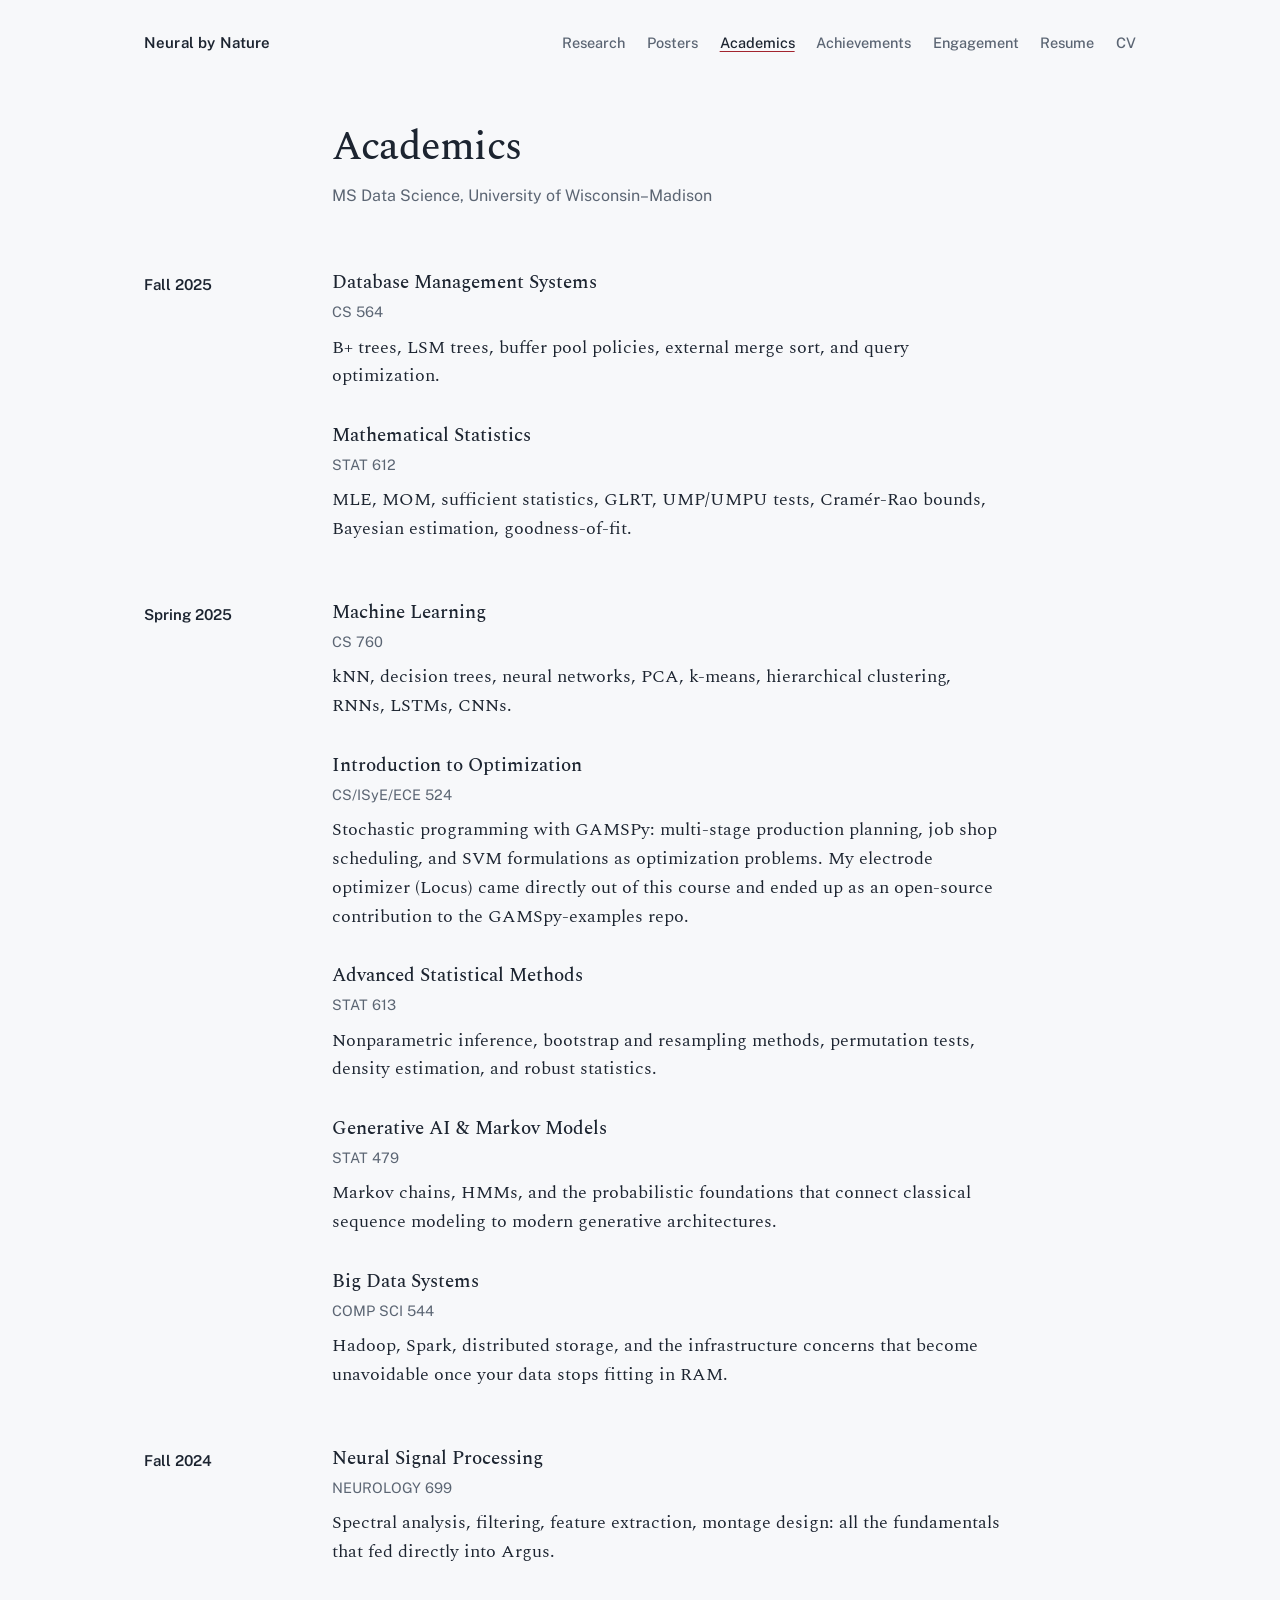
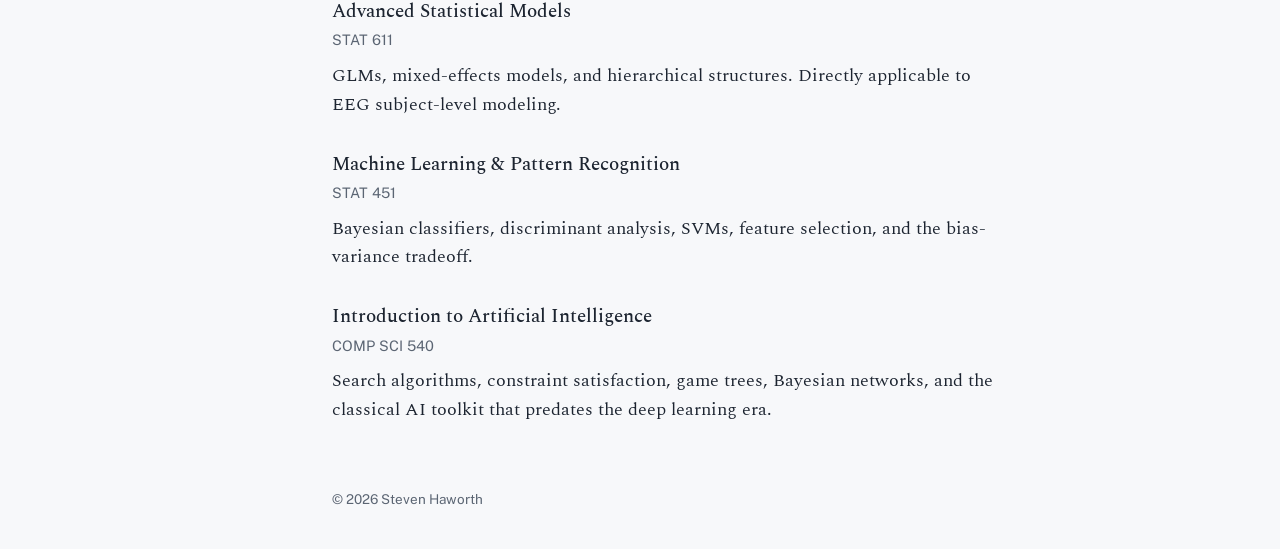
==== commit 48f3fba3: "Update academics.html" ====
--- a/academics.html
+++ b/academics.html
@@ -4,7 +4,7 @@
   <meta charset="UTF-8" />
   <meta name="viewport" content="width=device-width, initial-scale=1.0" />
   <title>Academics | Steven Haworth</title>
-  <meta name="description" content="Graduate course reviews from Steven Haworth's MS in Data Science at UW–Madison." />
+  <meta name="description" content="Graduate coursework from Steven Haworth's MS in Data Science at UW–Madison." />
   <link rel="icon" type="image/png" href="favicon2%20(1).png" />
   <link rel="preconnect" href="https://fonts.googleapis.com" />
   <link rel="preconnect" href="https://fonts.gstatic.com" crossorigin />
@@ -35,7 +35,6 @@
       <div class="content">
         <h1>Academics</h1>
         <p class="sub">MS Data Science, University of Wisconsin–Madison</p>
-        <p class="lede">Every graduate-level course I've taken: what I actually thought of it, where I struggled, what stuck. These are candid notes for students who may be interested in these courses.</p>
       </div>
     </section>
 
@@ -45,13 +44,13 @@
         <ul class="entries">
           <li>
             <h3 class="entry-title">Database Management Systems</h3>
-            <div class="entry-meta"><span>CS 564</span><span class="stars" role="img" aria-label="Rated 5 out of 5">★★★★★</span><span>SQL</span></div>
-            <p class="entry-body">Easily one of the most practically dense courses I've taken. B+ trees, LSM trees, buffer pool policies, external merge sort, and query optimization: the kind of content that makes you realize how much engineering goes into something as "simple" as a SELECT statement. HW2 (AuctionBase) was a grind, but writing the JSON-to-SQLite parser from scratch genuinely clicked everything into place.</p>
+            <div class="entry-meta"><span>CS 564</span></div>
+            <p class="entry-body">B+ trees, LSM trees, buffer pool policies, external merge sort, and query optimization.</p>
           </li>
           <li>
             <h3 class="entry-title">Mathematical Statistics</h3>
-            <div class="entry-meta"><span>STAT 612</span><span class="stars" role="img" aria-label="Rated 4 out of 5">★★★★<span class="off">★</span></span><span>Theory</span></div>
-            <p class="entry-body">Brutal. MLE, MOM, sufficient statistics, GLRT, UMP/UMPU tests, Cramér-Rao bounds, Bayesian estimation, goodness-of-fit: the theory underpinning everything else I do. I won't pretend I didn't struggle with the proof-heavy problem sets. But by the end, hypothesis testing stopped feeling like a black box. If you want to understand why ML works, this is where you have to go.</p>
+            <div class="entry-meta"><span>STAT 612</span></div>
+            <p class="entry-body">MLE, MOM, sufficient statistics, GLRT, UMP/UMPU tests, Cramér-Rao bounds, Bayesian estimation, goodness-of-fit.</p>
           </li>
         </ul>
       </div>
@@ -63,28 +62,28 @@
         <ul class="entries">
           <li>
             <h3 class="entry-title">Machine Learning</h3>
-            <div class="entry-meta"><span>CS 760</span><span class="stars" role="img" aria-label="Rated 4 out of 5">★★★★<span class="off">★</span></span><span>PyTorch</span></div>
-            <p class="entry-body">Covered the full sweep: kNN, decision trees, neural networks, PCA, k-means, hierarchical clustering, RNNs, LSTMs, CNNs. Heavy on theory with enough implementation to keep it honest. I found myself rebuilding intuition I thought I already had; the math behind backprop and PCA projections is humbling when you actually derive it. The clustering material hit different after using it in my own EEG work.</p>
+            <div class="entry-meta"><span>CS 760</span></div>
+            <p class="entry-body">kNN, decision trees, neural networks, PCA, k-means, hierarchical clustering, RNNs, LSTMs, CNNs.</p>
           </li>
           <li>
             <h3 class="entry-title">Introduction to Optimization</h3>
-            <div class="entry-meta"><span>CS/ISyE/ECE 524</span><span class="stars" role="img" aria-label="Rated 5 out of 5">★★★★★</span><span>GAMSPy</span></div>
-            <p class="entry-body">Stochastic programming with GAMSPy: multi-stage production planning, job shop scheduling, and SVM formulations as optimization problems. The crossover with ML made this uniquely satisfying. My electrode optimizer (Locus) came directly out of this course and ended up as an open-source contribution to the GAMSpy-examples repo. Worth it for that alone.</p>
+            <div class="entry-meta"><span>CS/ISyE/ECE 524</span></div>
+            <p class="entry-body">Stochastic programming with GAMSPy: multi-stage production planning, job shop scheduling, and SVM formulations as optimization problems. My electrode optimizer (Locus) came directly out of this course and ended up as an open-source contribution to the GAMSpy-examples repo.</p>
           </li>
           <li>
             <h3 class="entry-title">Advanced Statistical Methods</h3>
-            <div class="entry-meta"><span>STAT 613</span><span class="stars" role="img" aria-label="Rated 4 out of 5">★★★★<span class="off">★</span></span><span>Bootstrap, Nonparametric</span></div>
-            <p class="entry-body">Nonparametric inference, bootstrap and resampling methods, permutation tests, density estimation, and robust statistics. The bootstrap section alone changed how I think about uncertainty quantification; it's deceptively simple and extraordinarily powerful. The contrast with the parametric assumptions hammered home in 710 and 611 made this feel almost liberating. Good course for building statistical intuition that doesn't rely on normality as a crutch.</p>
+            <div class="entry-meta"><span>STAT 613</span></div>
+            <p class="entry-body">Nonparametric inference, bootstrap and resampling methods, permutation tests, density estimation, and robust statistics.</p>
           </li>
           <li>
             <h3 class="entry-title">Generative AI &amp; Markov Models</h3>
-            <div class="entry-meta"><span>STAT 479</span><span class="stars" role="img" aria-label="Rated 5 out of 5">★★★★★</span><span>HMM, VAE, Diffusion</span></div>
-            <p class="entry-body">Markov chains, HMMs, and the probabilistic foundations that connect classical sequence modeling to modern generative architectures. Watching VAEs and diffusion models derived from first principles, rather than just handed to you as APIs, was the point of the course. I came in skeptical that a stats department could do this topic justice and left with a much deeper appreciation for the probabilistic framing that most ML engineers skip. The HMM assignments were the highlight.</p>
+            <div class="entry-meta"><span>STAT 479</span></div>
+            <p class="entry-body">Markov chains, HMMs, and the probabilistic foundations that connect classical sequence modeling to modern generative architectures.</p>
           </li>
           <li>
             <h3 class="entry-title">Big Data Systems</h3>
-            <div class="entry-meta"><span>COMP SCI 544</span><span class="stars" role="img" aria-label="Rated 4 out of 5">★★★★<span class="off">★</span></span><span>Spark, Hadoop, HDFS</span></div>
-            <p class="entry-body">Hadoop, Spark, distributed storage, and the infrastructure concerns that become unavoidable once your data stops fitting in RAM. The gap between "running ML on a laptop" and "running ML on a cluster" is mostly an engineering problem, and this course demystifies it. HDFS and MapReduce as a foundation before Spark made the abstraction layers click. The moment Spark's lazy evaluation model makes sense is genuinely satisfying; it reframes how you think about computation entirely.</p>
+            <div class="entry-meta"><span>COMP SCI 544</span></div>
+            <p class="entry-body">Hadoop, Spark, distributed storage, and the infrastructure concerns that become unavoidable once your data stops fitting in RAM.</p>
           </li>
         </ul>
       </div>
@@ -96,23 +95,23 @@
         <ul class="entries">
           <li>
             <h3 class="entry-title">Neural Signal Processing</h3>
-            <div class="entry-meta"><span>NEUROLOGY 699</span><span class="stars" role="img" aria-label="Rated 5 out of 5">★★★★★</span><span>MNE, EEG</span></div>
-            <p class="entry-body">Where the EEG obsession started. Spectral analysis, filtering, feature extraction, montage design: all the fundamentals that fed directly into Argus. The gap between "doing DSP in class" and "doing DSP on real clinical seizure recordings" is significant, but this course gave me the language to bridge it. Recommend heavily for anyone going into BCI or clinical AI.</p>
+            <div class="entry-meta"><span>NEUROLOGY 699</span></div>
+            <p class="entry-body">Spectral analysis, filtering, feature extraction, montage design: all the fundamentals that fed directly into Argus.</p>
           </li>
           <li>
             <h3 class="entry-title">Advanced Statistical Models</h3>
-            <div class="entry-meta"><span>STAT 611</span><span class="stars" role="img" aria-label="Rated 4 out of 5">★★★★<span class="off">★</span></span><span>GLMs, Mixed Models</span></div>
-            <p class="entry-body">Deep dive into GLMs, mixed-effects models, and hierarchical structures. The transition from fixed-effect thinking to modeling random variation as a first-class citizen was a genuine shift in how I approach any dataset. Variance components and REML estimation were the hardest parts (the matrix algebra is unforgiving), but it pays off the moment you're working with repeated-measures or nested clinical data. Directly applicable to EEG subject-level modeling.</p>
+            <div class="entry-meta"><span>STAT 611</span></div>
+            <p class="entry-body">GLMs, mixed-effects models, and hierarchical structures. Directly applicable to EEG subject-level modeling.</p>
           </li>
           <li>
             <h3 class="entry-title">Machine Learning &amp; Pattern Recognition</h3>
-            <div class="entry-meta"><span>STAT 451</span><span class="stars" role="img" aria-label="Rated 5 out of 5">★★★★★</span><span>SVM, Bayes, Features</span></div>
-            <p class="entry-body">More statistically grounded than the CS machine learning offerings: classifiers treated as probabilistic models rather than black boxes. Bayesian classifiers, discriminant analysis, SVMs, feature selection, and the bias-variance tradeoff formalized properly. Taking this alongside CS 760 created useful friction: the two courses often covered the same algorithm from completely different angles, and reconciling those perspectives was worth more than either course alone.</p>
+            <div class="entry-meta"><span>STAT 451</span></div>
+            <p class="entry-body">Bayesian classifiers, discriminant analysis, SVMs, feature selection, and the bias-variance tradeoff.</p>
           </li>
           <li>
             <h3 class="entry-title">Introduction to Artificial Intelligence</h3>
-            <div class="entry-meta"><span>COMP SCI 540</span><span class="stars" role="img" aria-label="Rated 4 out of 5">★★★★<span class="off">★</span></span><span>Search, CSP, Bayes Nets</span></div>
-            <p class="entry-body">Search algorithms, constraint satisfaction, game trees, Bayesian networks, and the classical AI toolkit that predates the deep learning era. Taking this after already building neural networks was a strange experience; it's humbling to see how much mileage the field got out of A* and alpha-beta pruning before GPUs changed everything. A strong conceptual foundation that makes you appreciate why modern approaches work where classical ones hit walls.</p>
+            <div class="entry-meta"><span>COMP SCI 540</span></div>
+            <p class="entry-body">Search algorithms, constraint satisfaction, game trees, Bayesian networks, and the classical AI toolkit that predates the deep learning era.</p>
           </li>
         </ul>
       </div>
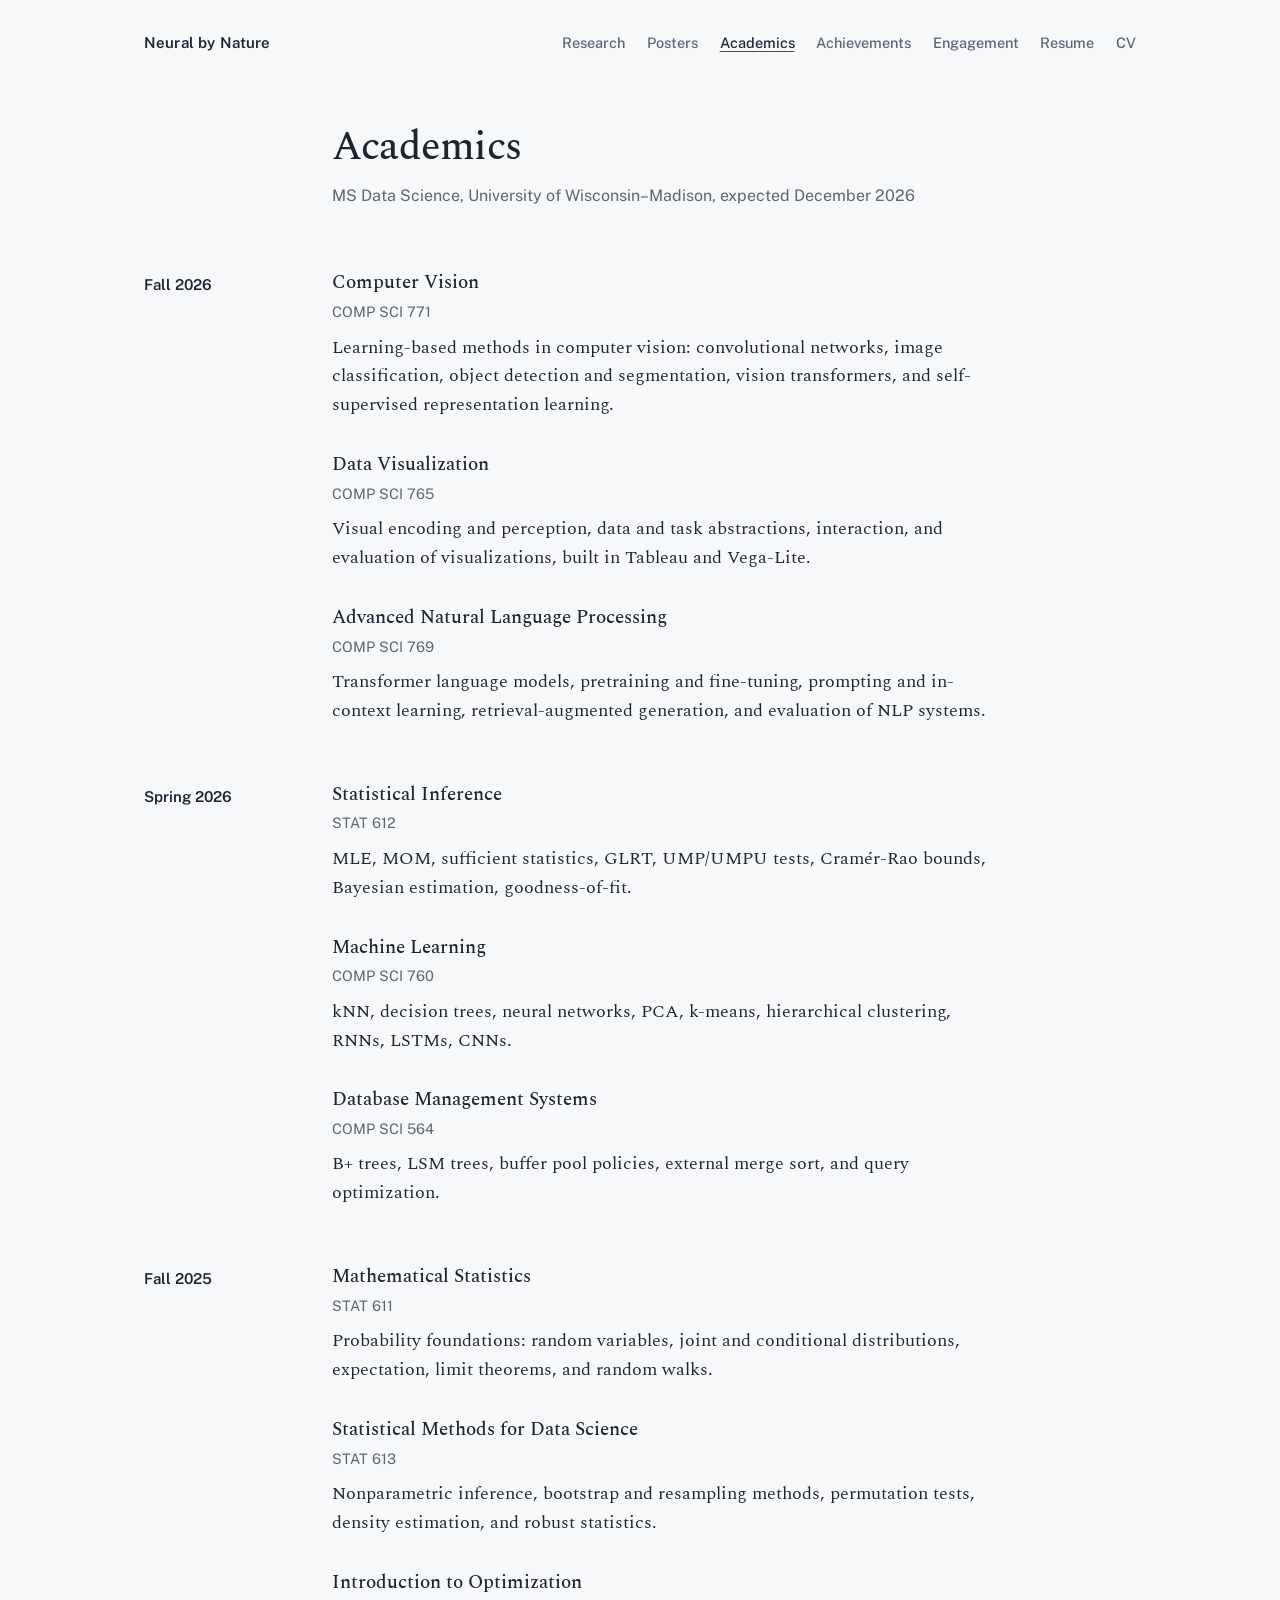
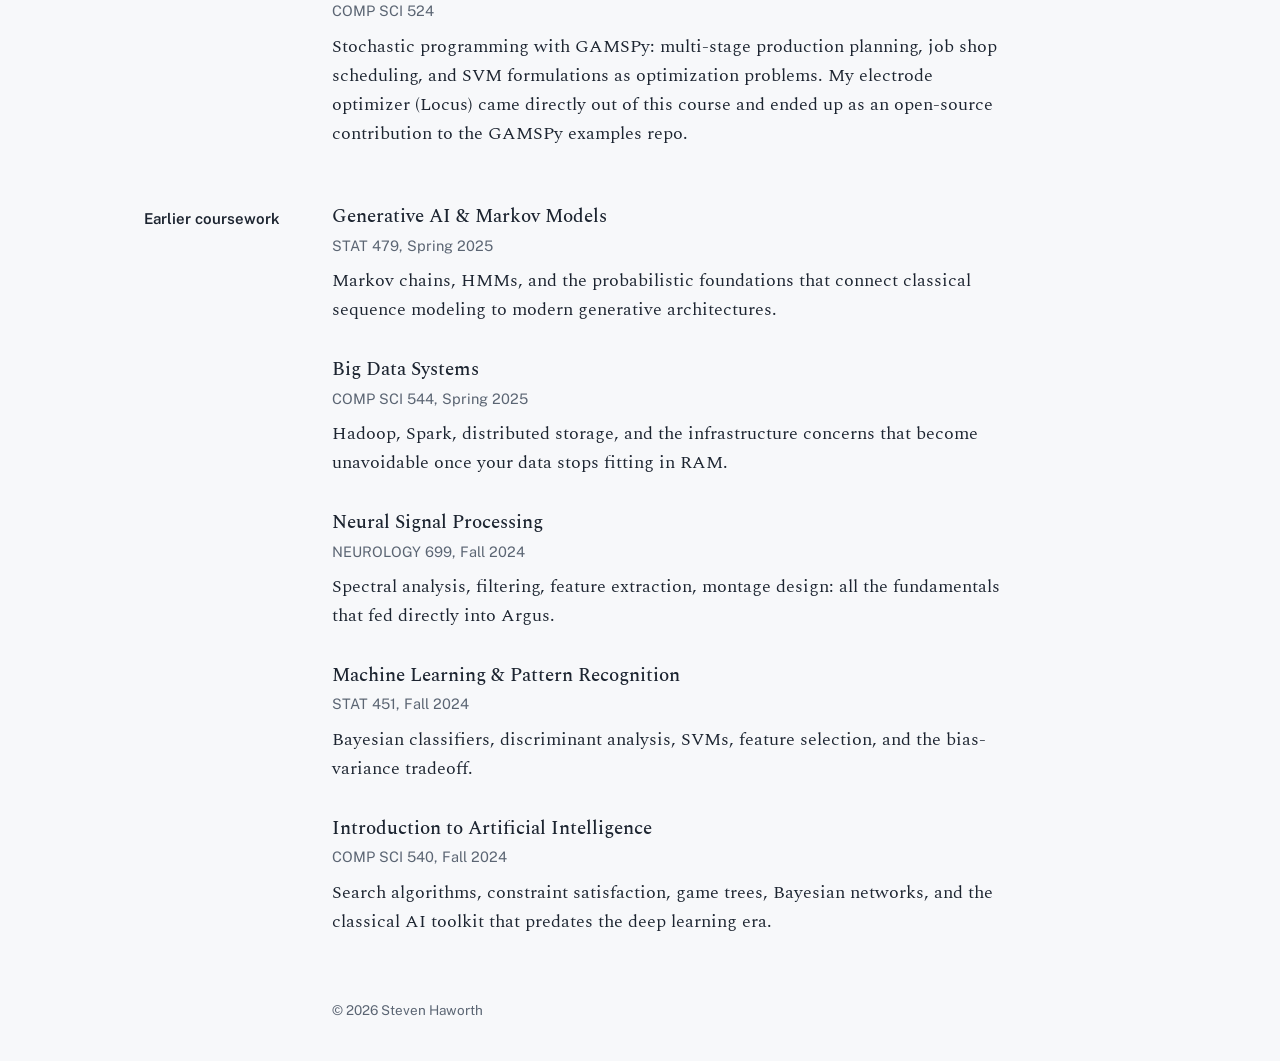
==== commit 0c95aab9: "Update academics.html" ====
--- a/academics.html
+++ b/academics.html
@@ -4,7 +4,7 @@
   <meta charset="UTF-8" />
   <meta name="viewport" content="width=device-width, initial-scale=1.0" />
   <title>Academics | Steven Haworth</title>
-  <meta name="description" content="Graduate coursework from Steven Haworth's MS in Data Science at UW–Madison." />
+  <meta name="description" content="Coursework from Steven Haworth's MS in Data Science at UW–Madison." />
   <link rel="icon" type="image/png" href="favicon2%20(1).png" />
   <link rel="preconnect" href="https://fonts.googleapis.com" />
   <link rel="preconnect" href="https://fonts.gstatic.com" crossorigin />
@@ -34,7 +34,53 @@
       <div class="gutter"></div>
       <div class="content">
         <h1>Academics</h1>
-        <p class="sub">MS Data Science, University of Wisconsin–Madison</p>
+        <p class="sub">MS Data Science, University of Wisconsin–Madison, expected December 2026</p>
+      </div>
+    </section>
+
+    <section class="row wrap grid" aria-labelledby="fall-2026">
+      <h2 id="fall-2026">Fall 2026</h2>
+      <div class="content">
+        <ul class="entries">
+          <li>
+            <h3 class="entry-title">Computer Vision</h3>
+            <div class="entry-meta"><span>COMP SCI 771</span></div>
+            <p class="entry-body">Learning-based methods in computer vision: convolutional networks, image classification, object detection and segmentation, vision transformers, and self-supervised representation learning.</p>
+          </li>
+          <li>
+            <h3 class="entry-title">Data Visualization</h3>
+            <div class="entry-meta"><span>COMP SCI 765</span></div>
+            <p class="entry-body">Visual encoding and perception, data and task abstractions, interaction, and evaluation of visualizations, built in Tableau and Vega-Lite.</p>
+          </li>
+          <li>
+            <h3 class="entry-title">Advanced Natural Language Processing</h3>
+            <div class="entry-meta"><span>COMP SCI 769</span></div>
+            <p class="entry-body">Transformer language models, pretraining and fine-tuning, prompting and in-context learning, retrieval-augmented generation, and evaluation of NLP systems.</p>
+          </li>
+        </ul>
+      </div>
+    </section>
+
+    <section class="row wrap grid" aria-labelledby="spring-2026">
+      <h2 id="spring-2026">Spring 2026</h2>
+      <div class="content">
+        <ul class="entries">
+          <li>
+            <h3 class="entry-title">Statistical Inference</h3>
+            <div class="entry-meta"><span>STAT 612</span></div>
+            <p class="entry-body">MLE, MOM, sufficient statistics, GLRT, UMP/UMPU tests, Cramér-Rao bounds, Bayesian estimation, goodness-of-fit.</p>
+          </li>
+          <li>
+            <h3 class="entry-title">Machine Learning</h3>
+            <div class="entry-meta"><span>COMP SCI 760</span></div>
+            <p class="entry-body">kNN, decision trees, neural networks, PCA, k-means, hierarchical clustering, RNNs, LSTMs, CNNs.</p>
+          </li>
+          <li>
+            <h3 class="entry-title">Database Management Systems</h3>
+            <div class="entry-meta"><span>COMP SCI 564</span></div>
+            <p class="entry-body">B+ trees, LSM trees, buffer pool policies, external merge sort, and query optimization.</p>
+          </li>
+        </ul>
       </div>
     </section>
 
@@ -43,74 +89,51 @@
       <div class="content">
         <ul class="entries">
           <li>
-            <h3 class="entry-title">Database Management Systems</h3>
-            <div class="entry-meta"><span>CS 564</span></div>
-            <p class="entry-body">B+ trees, LSM trees, buffer pool policies, external merge sort, and query optimization.</p>
+            <h3 class="entry-title">Mathematical Statistics</h3>
+            <div class="entry-meta"><span>STAT 611</span></div>
+            <p class="entry-body">Probability foundations: random variables, joint and conditional distributions, expectation, limit theorems, and random walks.</p>
           </li>
           <li>
-            <h3 class="entry-title">Mathematical Statistics</h3>
-            <div class="entry-meta"><span>STAT 612</span></div>
-            <p class="entry-body">MLE, MOM, sufficient statistics, GLRT, UMP/UMPU tests, Cramér-Rao bounds, Bayesian estimation, goodness-of-fit.</p>
+            <h3 class="entry-title">Statistical Methods for Data Science</h3>
+            <div class="entry-meta"><span>STAT 613</span></div>
+            <p class="entry-body">Nonparametric inference, bootstrap and resampling methods, permutation tests, density estimation, and robust statistics.</p>
+          </li>
+          <li>
+            <h3 class="entry-title">Introduction to Optimization</h3>
+            <div class="entry-meta"><span>COMP SCI 524</span></div>
+            <p class="entry-body">Stochastic programming with GAMSPy: multi-stage production planning, job shop scheduling, and SVM formulations as optimization problems. My electrode optimizer (Locus) came directly out of this course and ended up as an open-source contribution to the GAMSPy examples repo.</p>
           </li>
         </ul>
       </div>
     </section>
 
-    <section class="row wrap grid" aria-labelledby="spring-2025">
-      <h2 id="spring-2025">Spring 2025</h2>
+    <section class="row wrap grid" aria-labelledby="earlier">
+      <h2 id="earlier">Earlier coursework</h2>
       <div class="content">
         <ul class="entries">
           <li>
-            <h3 class="entry-title">Machine Learning</h3>
-            <div class="entry-meta"><span>CS 760</span></div>
-            <p class="entry-body">kNN, decision trees, neural networks, PCA, k-means, hierarchical clustering, RNNs, LSTMs, CNNs.</p>
-          </li>
-          <li>
-            <h3 class="entry-title">Introduction to Optimization</h3>
-            <div class="entry-meta"><span>CS/ISyE/ECE 524</span></div>
-            <p class="entry-body">Stochastic programming with GAMSPy: multi-stage production planning, job shop scheduling, and SVM formulations as optimization problems. My electrode optimizer (Locus) came directly out of this course and ended up as an open-source contribution to the GAMSpy-examples repo.</p>
-          </li>
-          <li>
-            <h3 class="entry-title">Advanced Statistical Methods</h3>
-            <div class="entry-meta"><span>STAT 613</span></div>
-            <p class="entry-body">Nonparametric inference, bootstrap and resampling methods, permutation tests, density estimation, and robust statistics.</p>
-          </li>
-          <li>
             <h3 class="entry-title">Generative AI &amp; Markov Models</h3>
-            <div class="entry-meta"><span>STAT 479</span></div>
+            <div class="entry-meta"><span>STAT 479, Spring 2025</span></div>
             <p class="entry-body">Markov chains, HMMs, and the probabilistic foundations that connect classical sequence modeling to modern generative architectures.</p>
           </li>
           <li>
             <h3 class="entry-title">Big Data Systems</h3>
-            <div class="entry-meta"><span>COMP SCI 544</span></div>
+            <div class="entry-meta"><span>COMP SCI 544, Spring 2025</span></div>
             <p class="entry-body">Hadoop, Spark, distributed storage, and the infrastructure concerns that become unavoidable once your data stops fitting in RAM.</p>
           </li>
-        </ul>
-      </div>
-    </section>
-
-    <section class="row wrap grid" aria-labelledby="fall-2024">
-      <h2 id="fall-2024">Fall 2024</h2>
-      <div class="content">
-        <ul class="entries">
           <li>
             <h3 class="entry-title">Neural Signal Processing</h3>
-            <div class="entry-meta"><span>NEUROLOGY 699</span></div>
+            <div class="entry-meta"><span>NEUROLOGY 699, Fall 2024</span></div>
             <p class="entry-body">Spectral analysis, filtering, feature extraction, montage design: all the fundamentals that fed directly into Argus.</p>
           </li>
           <li>
-            <h3 class="entry-title">Advanced Statistical Models</h3>
-            <div class="entry-meta"><span>STAT 611</span></div>
-            <p class="entry-body">GLMs, mixed-effects models, and hierarchical structures. Directly applicable to EEG subject-level modeling.</p>
-          </li>
-          <li>
             <h3 class="entry-title">Machine Learning &amp; Pattern Recognition</h3>
-            <div class="entry-meta"><span>STAT 451</span></div>
+            <div class="entry-meta"><span>STAT 451, Fall 2024</span></div>
             <p class="entry-body">Bayesian classifiers, discriminant analysis, SVMs, feature selection, and the bias-variance tradeoff.</p>
           </li>
           <li>
             <h3 class="entry-title">Introduction to Artificial Intelligence</h3>
-            <div class="entry-meta"><span>COMP SCI 540</span></div>
+            <div class="entry-meta"><span>COMP SCI 540, Fall 2024</span></div>
             <p class="entry-body">Search algorithms, constraint satisfaction, game trees, Bayesian networks, and the classical AI toolkit that predates the deep learning era.</p>
           </li>
         </ul>
